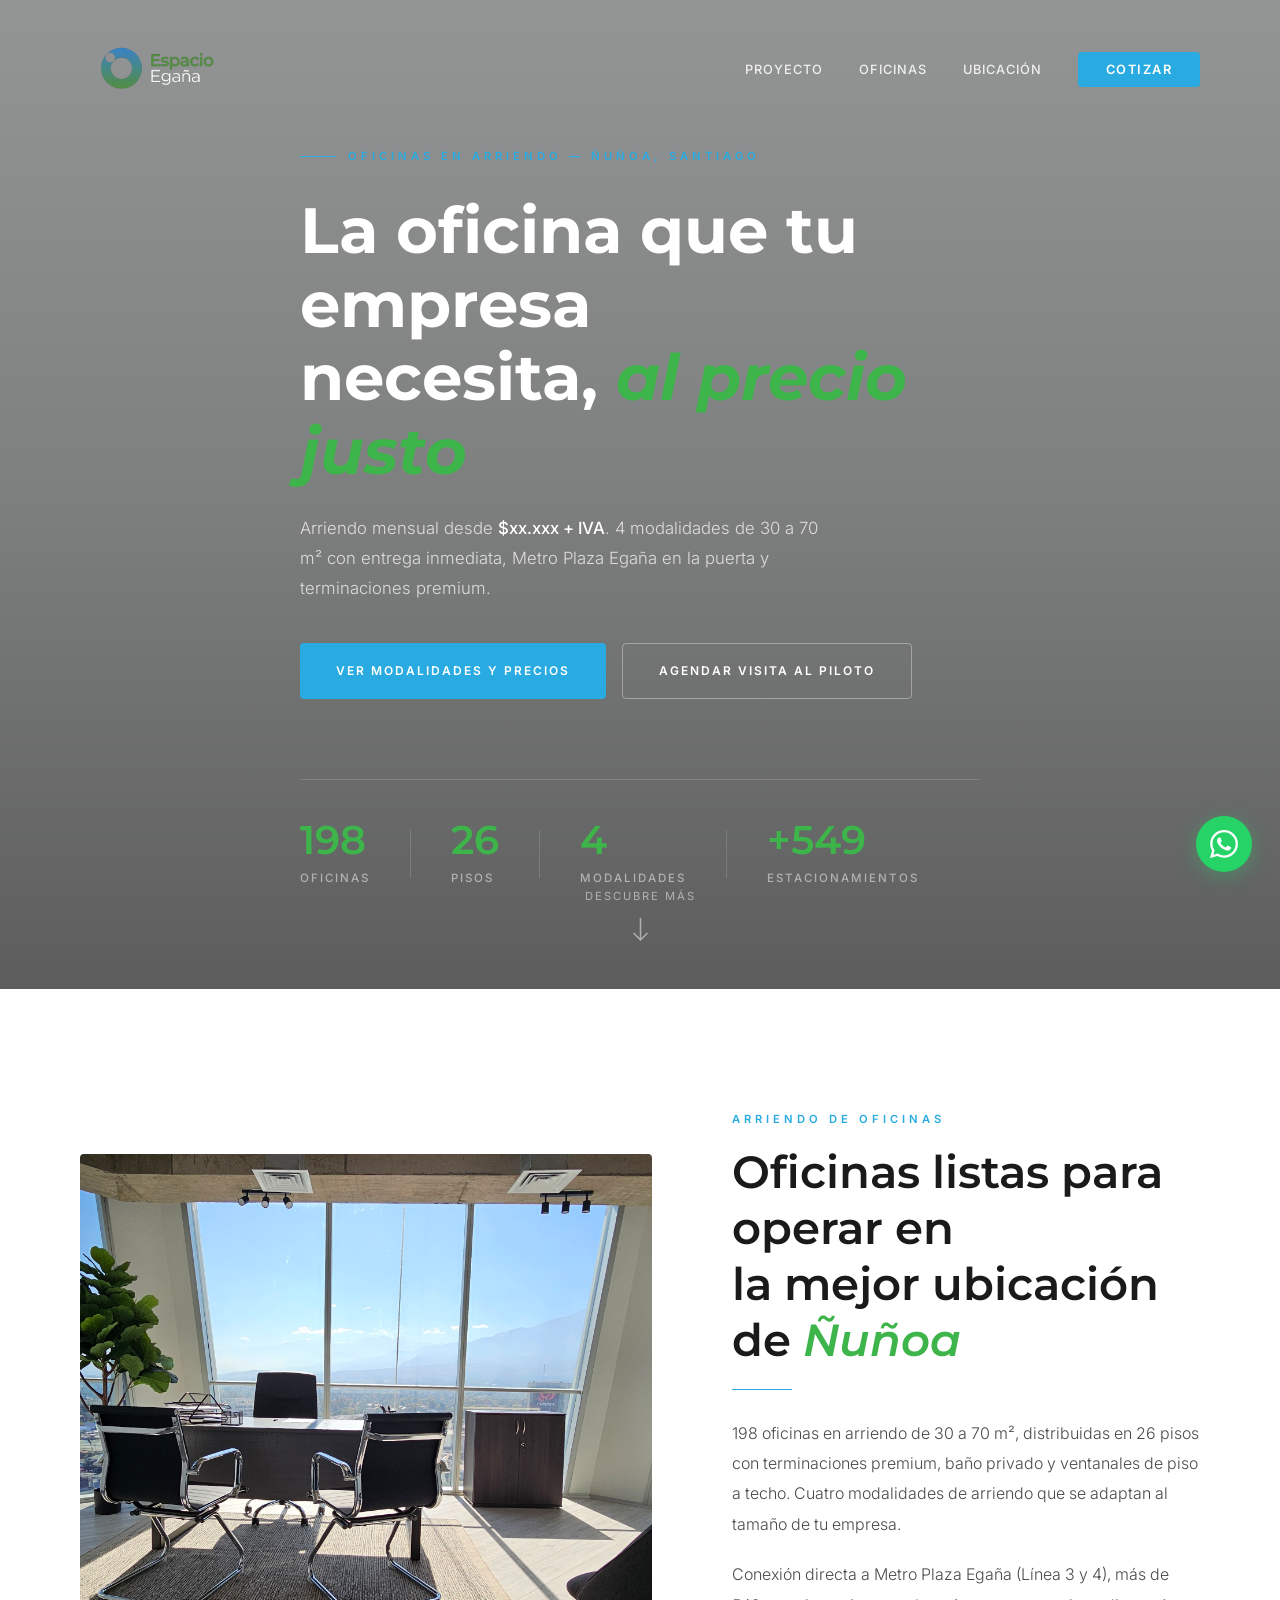
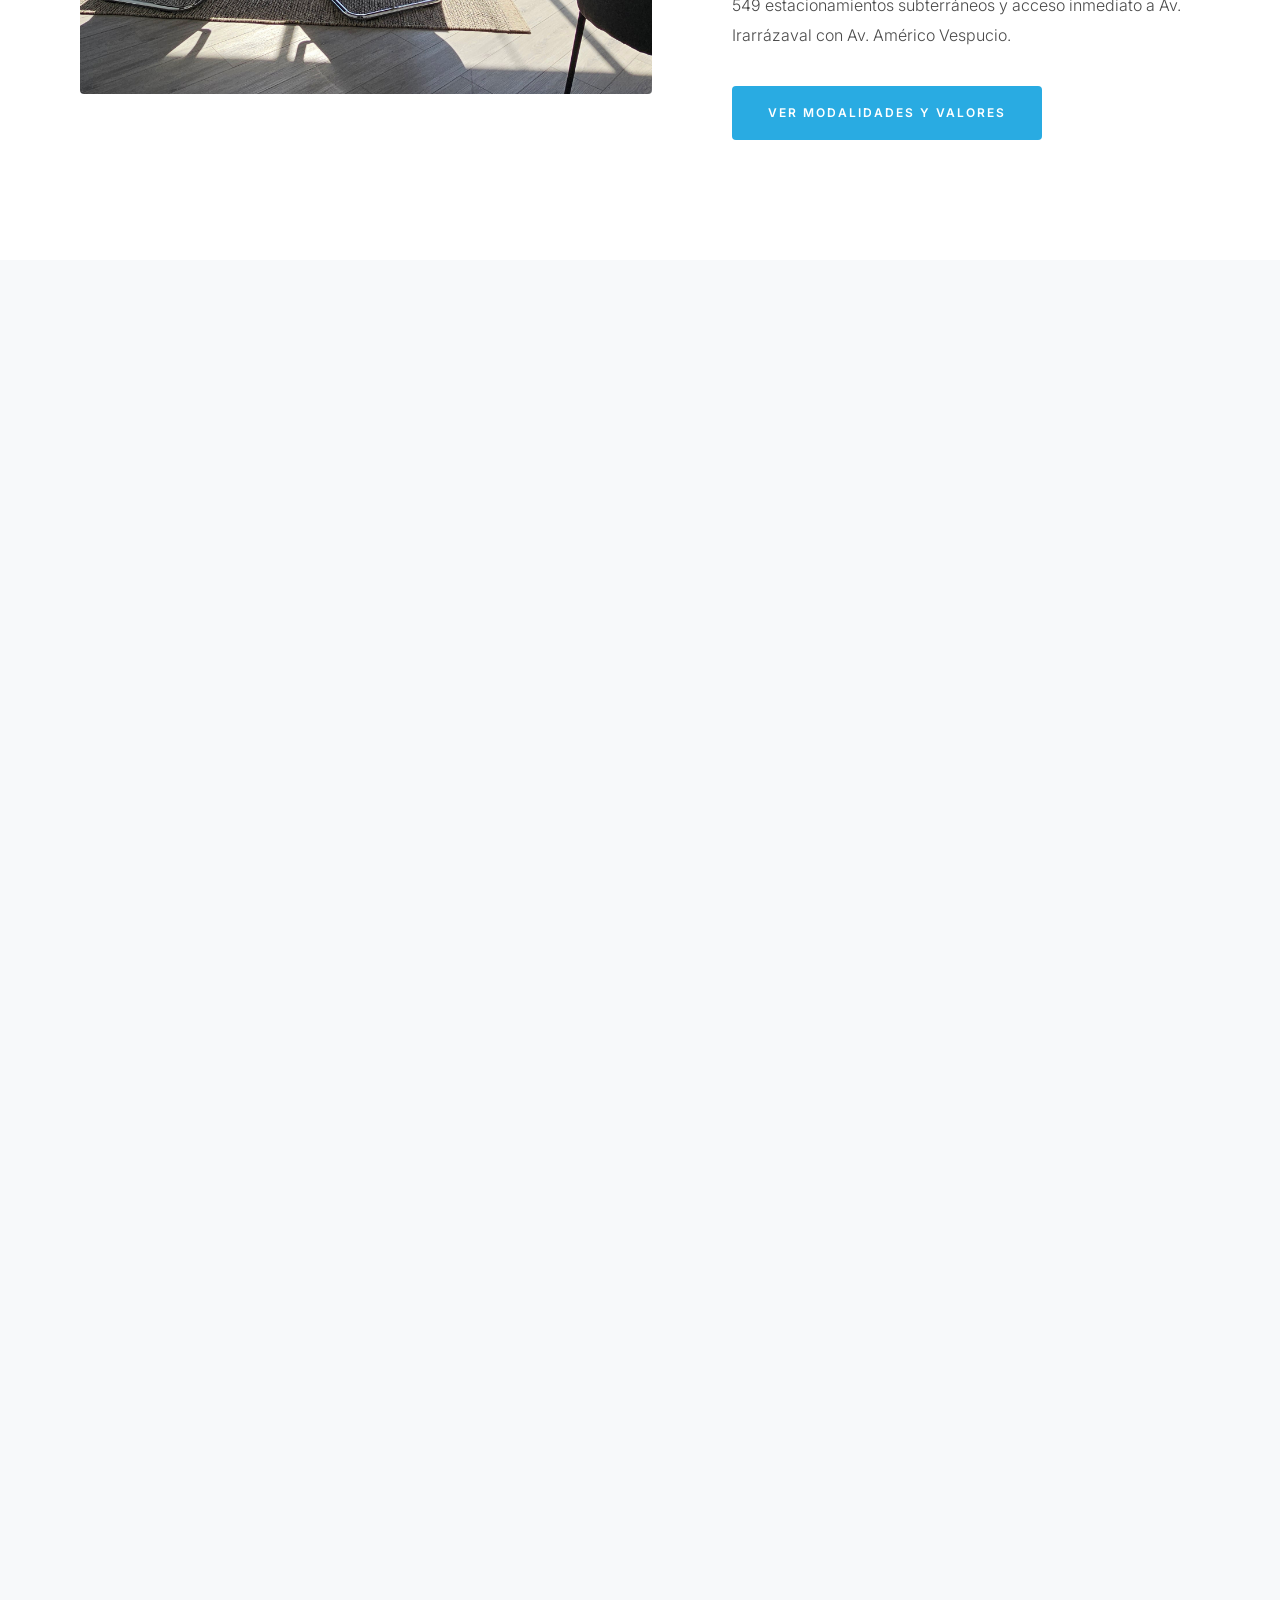
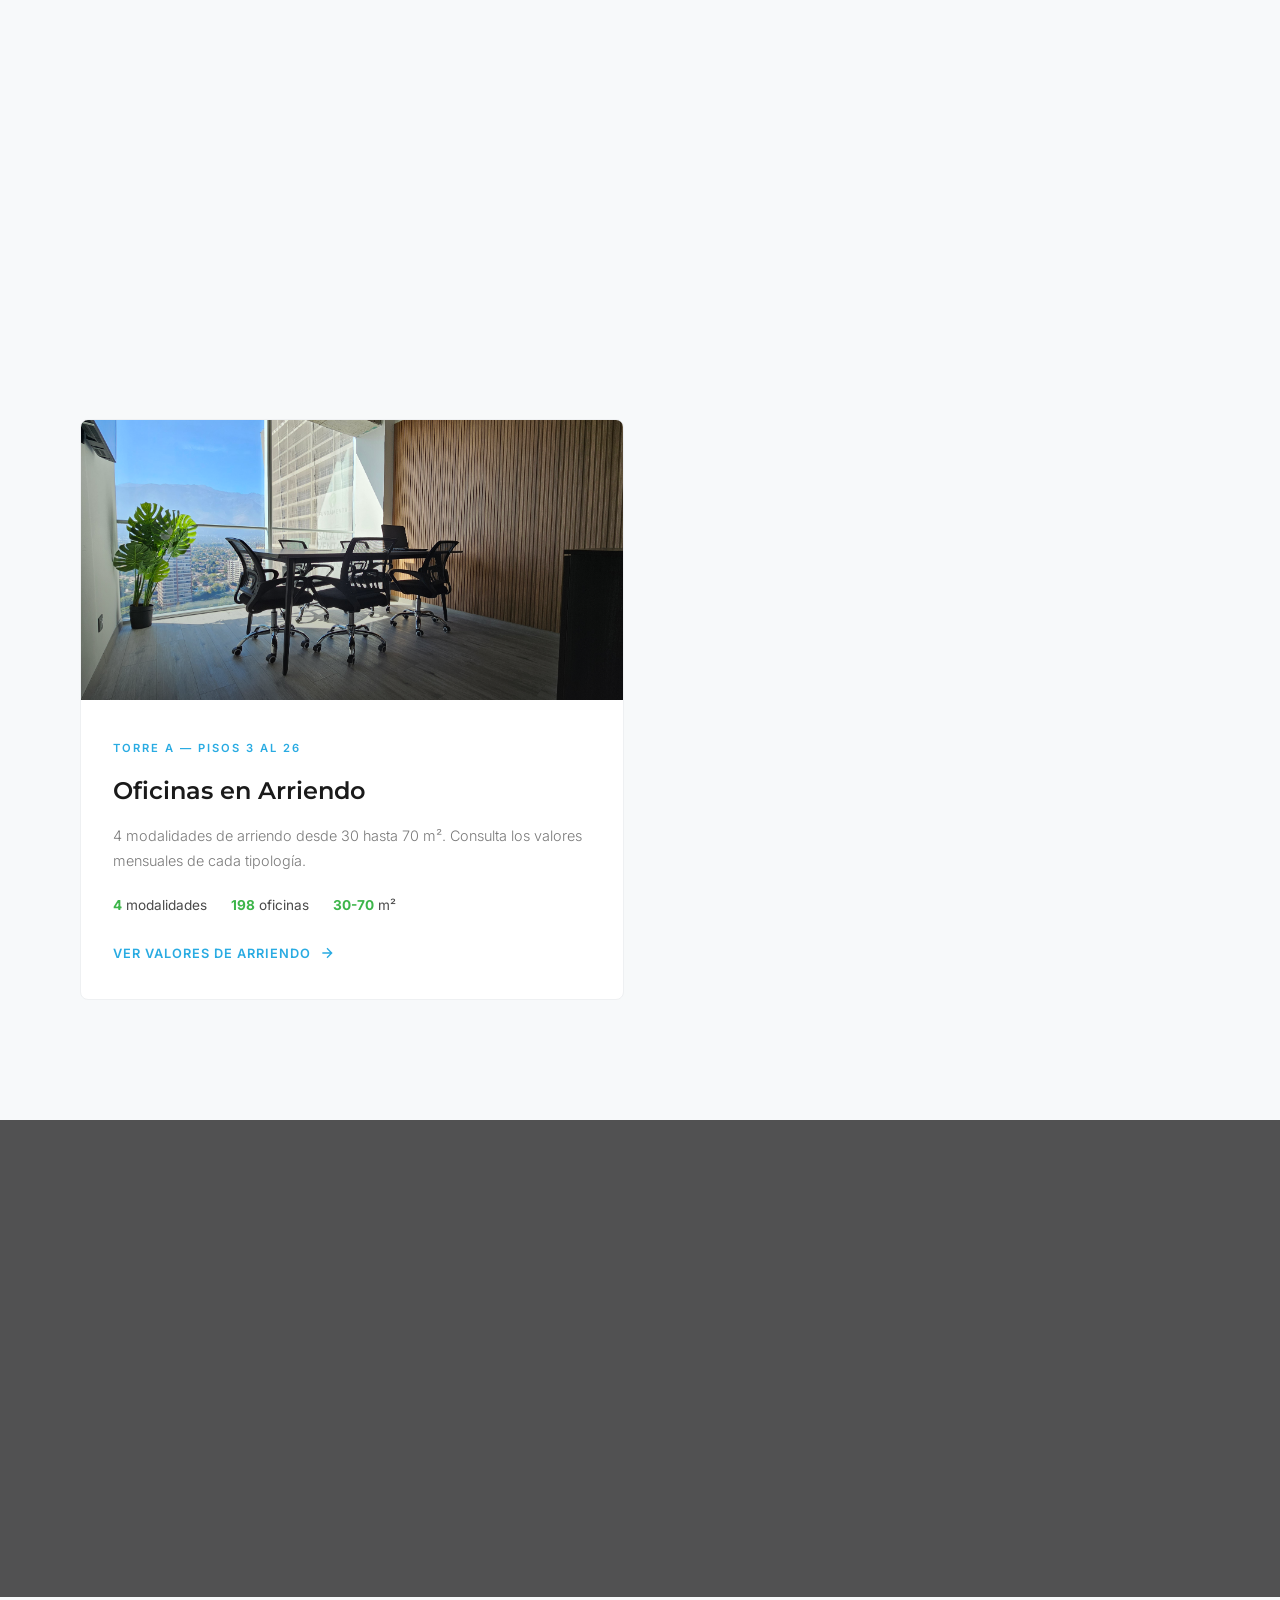
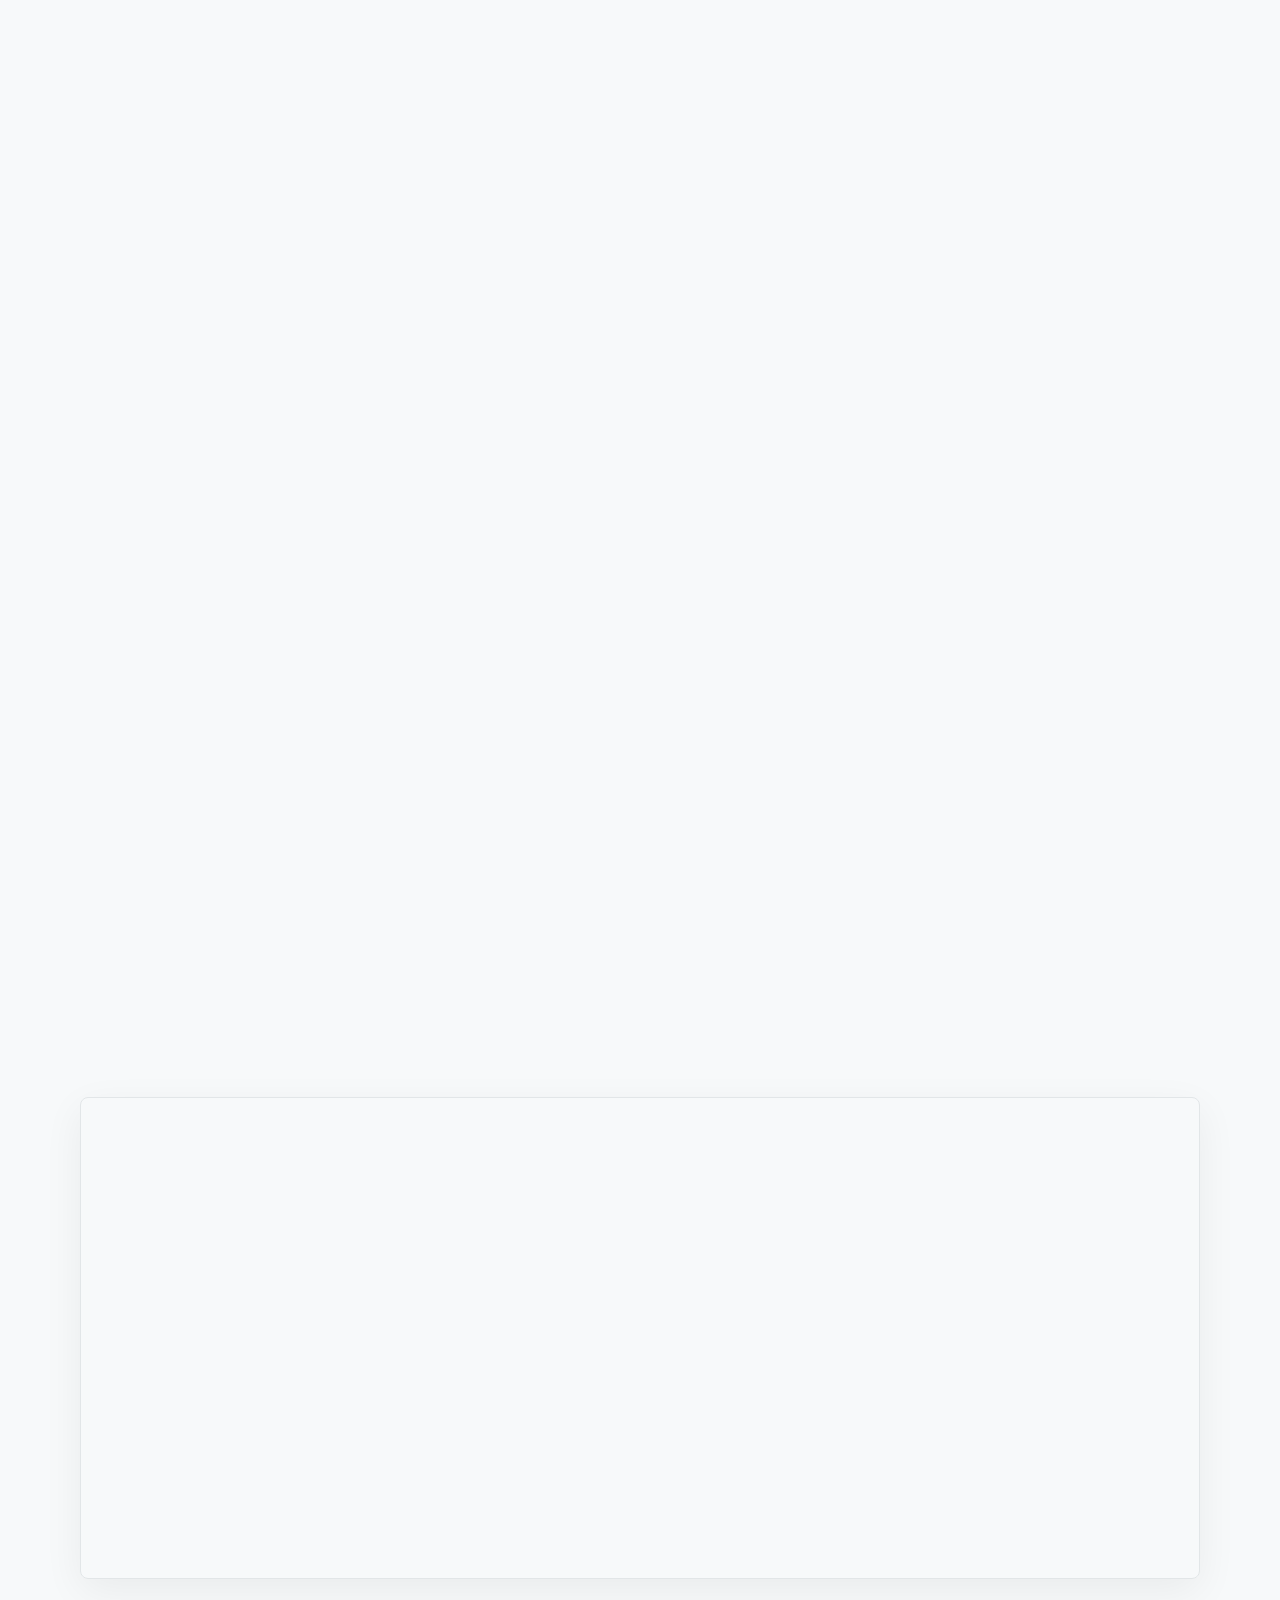
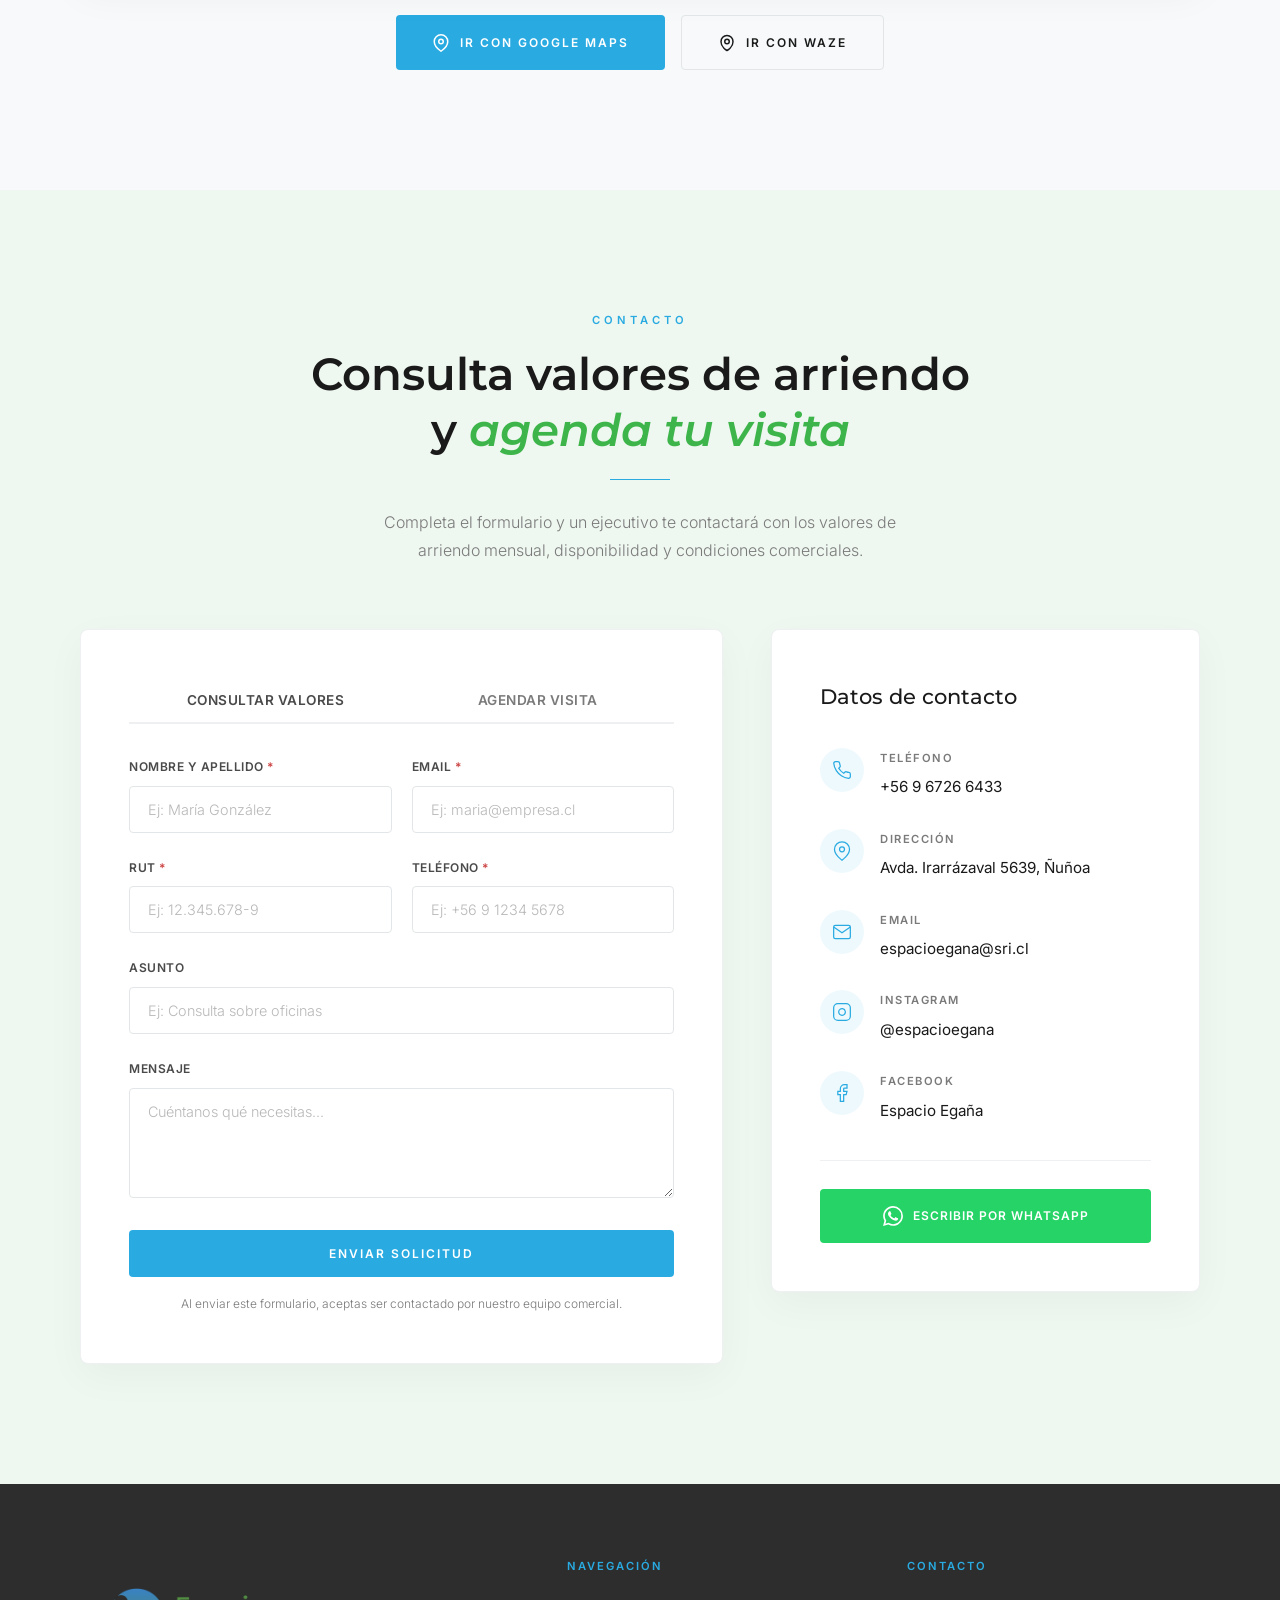
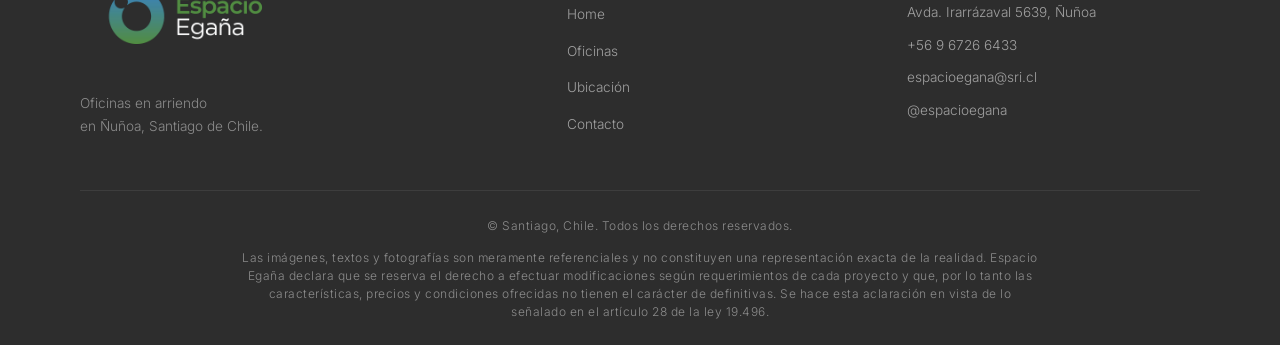
==== landing/index.html @ 36b8ed5c "Add files via upload" ====
<!DOCTYPE html>
<html lang="es">
<head>
  <meta charset="UTF-8">
  <meta name="viewport" content="width=device-width, initial-scale=1.0">
  <title>Espacio Egaña — Oficinas en Arriendo en Ñuñoa</title>
  <meta name="description" content="198 oficinas en arriendo desde 30 m² con entrega inmediata en Ñuñoa. 4 modalidades, valores mensuales y conexión directa a Metro Plaza Egaña.">
  <meta name="keywords" content="oficinas arriendo Ñuñoa, arriendo oficinas Santiago, Espacio Egaña, Metro Plaza Egaña, oficinas Irarrázaval">
  <meta name="author" content="Espacio Egaña">
  <meta property="og:title" content="Espacio Egaña — Oficinas en Arriendo en Ñuñoa">
  <meta property="og:description" content="198 oficinas en arriendo con entrega inmediata. 4 modalidades desde 30 m² con conexión directa a Metro Línea 3 y 4.">
  <meta property="og:type" content="website">

  <!-- Fonts: Montserrat (fallback Gotham) + Inter -->
  <link rel="preconnect" href="https://fonts.googleapis.com">
  <link rel="preconnect" href="https://fonts.gstatic.com" crossorigin>
  <link href="https://fonts.googleapis.com/css2?family=Montserrat:ital,wght@0,300;0,400;0,500;0,600;0,700;0,800;1,400;1,500&family=Inter:wght@300;400;500;600;700&display=swap" rel="stylesheet">

  <link rel="stylesheet" href="styles.css?v=5">
</head>
<body>

  <!-- ============================================ -->
  <!-- NAVBAR -->
  <!-- ============================================ -->
  <nav class="navbar" id="navbar">
    <div class="container navbar__inner">
      <a href="index.html" class="navbar__logo">
        <img src="assets/img/logo-transparente.png" alt="Espacio Egaña" class="navbar__logo-img">
      </a>
      <button class="navbar__toggle" id="navToggle" aria-label="Abrir menú">
        <span></span><span></span><span></span>
      </button>
      <ul class="navbar__menu" id="navMenu">
        <li><a href="#proyecto">Proyecto</a></li>
        <li><a href="oficinas.html">Oficinas</a></li>
        <li><a href="#ubicacion">Ubicación</a></li>
        <li><a href="#contacto" class="navbar__cta">Cotizar</a></li>
      </ul>
    </div>
  </nav>

  <!-- ============================================ -->
  <!-- 1. HERO PRINCIPAL -->
  <!-- ============================================ -->
  <section class="hero" id="hero">
    <div class="hero__overlay"></div>
    <div class="container hero__content">
      <div class="hero__text" data-animate="fade-up">
        <span class="hero__badge">Oficinas en Arriendo — Ñuñoa, Santiago</span>
        <h1 class="hero__title">La oficina que tu empresa<br>necesita, <em>al precio justo</em></h1>
        <p class="hero__subtitle">Arriendo mensual desde <strong>$xx.xxx + IVA</strong>. 4 modalidades de 30 a 70 m² con entrega inmediata, Metro Plaza Egaña en la puerta y terminaciones premium.</p>
        <div class="hero__actions">
          <a href="oficinas.html" class="btn btn--primary">Ver modalidades y precios</a>
          <a href="#contacto" class="btn btn--ghost">Agendar visita al piloto</a>
        </div>
      </div>
      <div class="hero__stats" data-animate="fade-up" data-delay="200">
        <div class="hero__stat">
          <span class="hero__stat-number">198</span>
          <span class="hero__stat-label">Oficinas</span>
        </div>
        <div class="hero__stat-divider"></div>
        <div class="hero__stat">
          <span class="hero__stat-number">26</span>
          <span class="hero__stat-label">Pisos</span>
        </div>
        <div class="hero__stat-divider"></div>
        <div class="hero__stat">
          <span class="hero__stat-number">4</span>
          <span class="hero__stat-label">Modalidades</span>
        </div>
        <div class="hero__stat-divider"></div>
        <div class="hero__stat">
          <span class="hero__stat-number" data-prefix="+">549</span>
          <span class="hero__stat-label">Estacionamientos</span>
        </div>
      </div>
    </div>
    <div class="hero__scroll-indicator">
      <span>Descubre más</span>
      <div class="hero__scroll-arrow">
        <svg width="16" height="24" viewBox="0 0 16 24" fill="none"><path d="M8 0v22M1 15l7 7 7-7" stroke="currentColor" stroke-width="1.5"/></svg>
      </div>
    </div>
  </section>

  <!-- ============================================ -->
  <!-- 2. SOBRE EL PROYECTO -->
  <!-- ============================================ -->
  <section class="section proyecto" id="proyecto">
    <div class="container">
      <div class="proyecto__grid">
        <div class="proyecto__image" data-animate="fade-right">
          <div class="image-wrapper">
            <img src="assets/img/Oficina-principal.jpg" alt="Vista interior de oficina amplia en Espacio Egaña" loading="lazy">
          </div>
        </div>
        <div class="proyecto__text" data-animate="fade-left">
          <span class="section__label">Arriendo de oficinas</span>
          <h2 class="section__title">Oficinas listas para operar en<br>la mejor ubicación de <em>Ñuñoa</em></h2>
          <div class="section__divider"></div>
          <p>198 oficinas en arriendo de 30 a 70 m², distribuidas en 26 pisos con terminaciones premium, baño privado y ventanales de piso a techo. Cuatro modalidades de arriendo que se adaptan al tamaño de tu empresa.</p>
          <p>Conexión directa a Metro Plaza Egaña (Línea 3 y 4), más de 549 estacionamientos subterráneos y acceso inmediato a Av. Irarrázaval con Av. Américo Vespucio.</p>
          <a href="oficinas.html" class="btn btn--primary">Ver modalidades y valores</a>
        </div>
      </div>
    </div>
  </section>

  <!-- ============================================ -->
  <!-- 3. CIFRAS CLAVE -->
  <!-- ============================================ -->
  <section class="section cifras" id="cifras">
    <div class="container">
      <div class="section__header" data-animate="fade-up">
        <span class="section__label section__label--center">Tu oficina en cifras</span>
        <h2 class="section__title section__title--center">Todo lo que necesitas para<br>operar tu <em>negocio</em></h2>
        <div class="section__divider section__divider--center"></div>
      </div>
      <div class="cifras__grid" data-animate="fade-up" data-delay="100">
        <div class="cifra-card">
          <span class="cifra-card__number">198</span>
          <span class="cifra-card__label">Oficinas en arriendo</span>
          <span class="cifra-card__sub">en 26 pisos</span>
        </div>
        <div class="cifra-card">
          <span class="cifra-card__number">4</span>
          <span class="cifra-card__label">Modalidades</span>
          <span class="cifra-card__sub">de 30 a 70 m²</span>
        </div>
        <div class="cifra-card">
          <span class="cifra-card__number">549+</span>
          <span class="cifra-card__label">Estacionamientos</span>
          <span class="cifra-card__sub">subterráneos</span>
        </div>
        <div class="cifra-card">
          <span class="cifra-card__number">50K+</span>
          <span class="cifra-card__label">Personas/día</span>
          <span class="cifra-card__sub">flujo peatonal</span>
        </div>
      </div>
    </div>
  </section>

  <!-- ============================================ -->
  <!-- 4. BENEFICIOS / ATRIBUTOS -->
  <!-- ============================================ -->
  <section class="section beneficios" id="beneficios">
    <div class="container">
      <div class="section__header" data-animate="fade-up">
        <span class="section__label section__label--center">¿Por qué arrendar aquí?</span>
        <h2 class="section__title section__title--center">La dirección que respalda<br>a <em>tu empresa</em></h2>
        <div class="section__divider section__divider--center"></div>
      </div>
      <div class="beneficios__grid">
        <div class="beneficio-card" data-animate="fade-up" data-delay="0">
          <div class="beneficio-card__number">01</div>
          <h3>Tu oficina dice quién eres</h3>
          <p>El lugar donde recibes proyecta tu marca. Terminaciones premium, ventanales de piso a techo y una dirección que genera confianza.</p>
        </div>
        <div class="beneficio-card" data-animate="fade-up" data-delay="100">
          <div class="beneficio-card__number">02</div>
          <h3>La ubicación que no piensas</h3>
          <p>Conexión directa a Metro Línea 3 y 4, buses RED y autopista AVO II. Tu equipo llega sin complicaciones, todos los días.</p>
        </div>
        <div class="beneficio-card" data-animate="fade-up" data-delay="200">
          <div class="beneficio-card__number">03</div>
          <h3>Lista para entrar</h3>
          <p>Sin esperas, sin maquetas. 4 modalidades de arriendo desde 30 m² con entrega inmediata y valores mensuales transparentes.</p>
        </div>
        <div class="beneficio-card" data-animate="fade-up" data-delay="300">
          <div class="beneficio-card__number">04</div>
          <h3>Todo en un solo lugar</h3>
          <p>549+ estacionamientos, bodegas, comercio y gastronomía en el mismo edificio. El barrio se vuelve extensión de tu oficina.</p>
        </div>
      </div>
    </div>
  </section>

  <!-- ============================================ -->
  <!-- 5. EXPLORA NUESTROS ESPACIOS -->
  <!-- ============================================ -->
  <section class="section espacios" id="espacios">
    <div class="container">
      <div class="section__header" data-animate="fade-up">
        <span class="section__label section__label--center">Oficinas en arriendo</span>
        <h2 class="section__title section__title--center">Conoce las modalidades y <em>valores de arriendo</em></h2>
        <div class="section__divider section__divider--center"></div>
      </div>
      <div class="espacios__grid">
        <!-- Card Oficinas -->
        <a href="oficinas.html" class="espacio-card" data-animate="fade-right">
          <div class="espacio-card__image">
            <img src="assets/img/Oficina-segundaria.jpg" alt="Oficinas en Espacio Egaña" loading="lazy">
            <div class="espacio-card__overlay"></div>
          </div>
          <div class="espacio-card__content">
            <span class="espacio-card__badge">Torre A — Pisos 3 al 26</span>
            <h3 class="espacio-card__title">Oficinas en Arriendo</h3>
            <p class="espacio-card__desc">4 modalidades de arriendo desde 30 hasta 70 m². Consulta los valores mensuales de cada tipología.</p>
            <div class="espacio-card__stats">
              <span><strong>4</strong> modalidades</span>
              <span><strong>198</strong> oficinas</span>
              <span><strong>30-70</strong> m²</span>
            </div>
            <span class="espacio-card__cta">Ver valores de arriendo <svg width="16" height="16" viewBox="0 0 24 24" fill="none" stroke="currentColor" stroke-width="2"><path d="M5 12h14M12 5l7 7-7 7"/></svg></span>
          </div>
        </a>
      </div>
    </div>
  </section>

  <!-- ============================================ -->
  <!-- PARALLAX DIVIDER -->
  <!-- ============================================ -->
  <section class="parallax-divider">
    <div class="parallax-divider__overlay"></div>
    <div class="container parallax-divider__content" data-animate="fade-up">
      <h2>Tu próxima oficina en el<br>epicentro de <em>Ñuñoa</em></h2>
      <p>Av. Irarrázaval con Américo Vespucio: la esquina con mayor conectividad y flujo comercial de la zona oriente de Santiago.</p>
    </div>
  </section>

  <!-- ============================================ -->
  <!-- TU DÍA EN ESPACIO EGAÑA -->
  <!-- ============================================ -->
  <section class="section tu-dia" id="tu-dia">
    <div class="container">
      <div class="section__header" data-animate="fade-up">
        <span class="section__label section__label--center">Más que una oficina</span>
        <h2 class="section__title section__title--center">Tu día en <em>Espacio Egaña</em></h2>
        <div class="section__divider section__divider--center"></div>
      </div>
      <div class="tu-dia__grid">
        <div class="tu-dia__card" data-animate="fade-up" data-delay="0">
          <span class="tu-dia__hora">08:30</span>
          <h3>Llegas en cinco minutos</h3>
          <p>Desde el Metro a tu escritorio sin escalas. Empieza el día sin pensar en el trayecto.</p>
        </div>
        <div class="tu-dia__card" data-animate="fade-up" data-delay="100">
          <span class="tu-dia__hora">13:00</span>
          <h3>Almuerzas sin moverte del barrio</h3>
          <p>Gastronomía, cafés y servicios a pasos del edificio. Tu hora de almuerzo es realmente tuya.</p>
        </div>
        <div class="tu-dia__card" data-animate="fade-up" data-delay="200">
          <span class="tu-dia__hora">17:00</span>
          <h3>Resuelves antes de volver</h3>
          <p>Banco, notaría, farmacia y comercio en el entorno inmediato. Todo se resuelve caminando.</p>
        </div>
        <div class="tu-dia__card" data-animate="fade-up" data-delay="300">
          <span class="tu-dia__hora">19:00</span>
          <h3>La ciudad sigue. Tú también</h3>
          <p>Conexión inmediata a Metro, autopistas y el mejor entorno gastronómico de Ñuñoa.</p>
        </div>
      </div>
    </div>
  </section>

  <!-- ============================================ -->
  <!-- 6. UBICACIÓN -->
  <!-- ============================================ -->
  <section class="section ubicacion" id="ubicacion">
    <div class="container">
      <div class="section__header" data-animate="fade-up">
        <span class="section__label section__label--center">Ubicación</span>
        <h2 class="section__title section__title--center">Av. Irarrázaval 5639, Ñuñoa</h2>
        <div class="section__divider section__divider--center"></div>
        <p class="ubicacion__intro">Esquina con Av. Américo Vespucio, a pasos de Metro Plaza Egaña. Conectado directamente al Metro (L3 y L4), buses RED y autopista AVO II.</p>
      </div>

      <div class="ubicacion__map-wrapper" data-animate="fade-up">
        <iframe
          src="https://www.google.com/maps/embed?pb=!1m18!1m12!1m3!1d3329.1!2d-70.5726!3d-33.4536!2m3!1f0!2f0!3f0!3m2!1i1024!2i768!4f13.1!3m3!1m2!1s0x9662cf47c0000001%3A0x1!2sAv.+Irarr%C3%A1zaval+5639%2C+%C3%91u%C3%B1oa!5e0!3m2!1ses!2scl!4v1"
          width="100%"
          height="480"
          style="border:0;"
          allowfullscreen=""
          loading="lazy"
          referrerpolicy="no-referrer-when-downgrade"
          title="Ubicación de Espacio Egaña en el mapa">
        </iframe>
      </div>

      <div class="ubicacion__buttons">
        <a href="https://www.google.com/maps/dir/?api=1&destination=-33.4536,-70.5726" target="_blank" rel="noopener" class="btn btn--primary">
          <svg width="18" height="18" viewBox="0 0 24 24" fill="none" stroke="currentColor" stroke-width="2"><path d="M21 10c0 7-9 13-9 13s-9-6-9-13a9 9 0 0 1 18 0z"/><circle cx="12" cy="10" r="3"/></svg>
          Ir con Google Maps
        </a>
        <a href="https://waze.com/ul?ll=-33.4536,-70.5726&navigate=yes" target="_blank" rel="noopener" class="btn btn--outline">
          <svg width="18" height="18" viewBox="0 0 24 24" fill="none" stroke="currentColor" stroke-width="2"><path d="M12 22s-8-4.5-8-11.8A8 8 0 0 1 12 2a8 8 0 0 1 8 8.2c0 7.3-8 11.8-8 11.8z"/><circle cx="12" cy="10" r="3"/></svg>
          Ir con Waze
        </a>
      </div>
    </div>
  </section>

  <!-- ============================================ -->
  <!-- 7. FORMULARIO DE CONTACTO -->
  <!-- ============================================ -->
  <section class="section contacto" id="contacto">
    <div class="container">
      <div class="section__header" data-animate="fade-up">
        <span class="section__label section__label--center">Contacto</span>
        <h2 class="section__title section__title--center">Consulta valores de arriendo<br>y <em>agenda tu visita</em></h2>
        <div class="section__divider section__divider--center"></div>
        <p class="contacto__intro">Completa el formulario y un ejecutivo te contactará con los valores de arriendo mensual, disponibilidad y condiciones comerciales.</p>
      </div>

      <div class="contacto__grid">
        <!-- Formulario -->
        <div class="contacto__form-wrapper" data-animate="fade-right">
          <!-- Tabs formularios -->
          <div class="contacto-tabs">
            <button class="contacto-tab active" data-form="form-cotizar">Consultar valores</button>
            <button class="contacto-tab" data-form="form-visita">Agendar visita</button>
          </div>

          <!-- Form: Consultar valores -->
          <div class="contacto-form-panel active" id="form-cotizar">
            <form id="contactForm" action="https://formspree.io/f/TU_ENDPOINT_AQUI" method="POST" class="contacto__form" novalidate>
              <div class="form-row">
                <div class="form-group">
                  <label for="nombre">Nombre y apellido <span class="required">*</span></label>
                  <input type="text" id="nombre" name="nombre" placeholder="Ej: María González" required>
                  <span class="form-error">Por favor ingresa tu nombre</span>
                </div>
                <div class="form-group">
                  <label for="email">Email <span class="required">*</span></label>
                  <input type="email" id="email" name="email" placeholder="Ej: maria@empresa.cl" required>
                  <span class="form-error">Por favor ingresa un email válido</span>
                </div>
              </div>
              <div class="form-row">
                <div class="form-group">
                  <label for="rut">RUT <span class="required">*</span></label>
                  <input type="text" id="rut" name="rut" placeholder="Ej: 12.345.678-9" required>
                  <span class="form-error">Por favor ingresa un RUT válido</span>
                </div>
                <div class="form-group">
                  <label for="telefono">Teléfono <span class="required">*</span></label>
                  <input type="tel" id="telefono" name="telefono" placeholder="Ej: +56 9 1234 5678" required>
                  <span class="form-error">Por favor ingresa tu teléfono</span>
                </div>
              </div>
              <div class="form-group">
                <label for="asunto">Asunto</label>
                <input type="text" id="asunto" name="asunto" placeholder="Ej: Consulta sobre oficinas">
              </div>
              <div class="form-group">
                <label for="mensaje">Mensaje</label>
                <textarea id="mensaje" name="mensaje" rows="4" placeholder="Cuéntanos qué necesitas..."></textarea>
              </div>
              <button type="submit" class="btn btn--primary btn--full" id="submitBtn">Enviar solicitud</button>
              <p class="form-disclaimer">Al enviar este formulario, aceptas ser contactado por nuestro equipo comercial.</p>
            </form>
            <div class="contacto__success" id="formSuccess">
              <svg width="56" height="56" viewBox="0 0 24 24" fill="none" stroke="currentColor" stroke-width="1.5"><path d="M22 11.08V12a10 10 0 1 1-5.93-9.14"/><polyline points="22 4 12 14.01 9 11.01"/></svg>
              <h3>Mensaje enviado</h3>
              <p>Gracias por tu interés. Un ejecutivo te contactará pronto.</p>
            </div>
          </div>

          <!-- Form: Agendar visita -->
          <div class="contacto-form-panel" id="form-visita">
            <div class="visita-intro">
              <svg width="24" height="24" viewBox="0 0 24 24" fill="none" stroke="currentColor" stroke-width="1.5"><rect x="3" y="4" width="18" height="18" rx="2" ry="2"/><line x1="16" y1="2" x2="16" y2="6"/><line x1="8" y1="2" x2="8" y2="6"/><line x1="3" y1="10" x2="21" y2="10"/></svg>
              <p>Visita nuestra oficina piloto y conoce en persona las terminaciones, distribución y vistas de tu futura oficina.</p>
            </div>
            <form id="visitaForm" action="https://formspree.io/f/TU_ENDPOINT_AQUI" method="POST" class="contacto__form" novalidate>
              <div class="form-row">
                <div class="form-group">
                  <label for="visita-nombre">Nombre y apellido <span class="required">*</span></label>
                  <input type="text" id="visita-nombre" name="nombre" placeholder="Ej: María González" required>
                  <span class="form-error">Por favor ingresa tu nombre</span>
                </div>
                <div class="form-group">
                  <label for="visita-email">Email <span class="required">*</span></label>
                  <input type="email" id="visita-email" name="email" placeholder="Ej: maria@empresa.cl" required>
                  <span class="form-error">Por favor ingresa un email válido</span>
                </div>
              </div>
              <div class="form-row">
                <div class="form-group">
                  <label for="visita-telefono">Celular <span class="required">*</span></label>
                  <input type="tel" id="visita-telefono" name="telefono" placeholder="Ej: +56 9 1234 5678" required>
                  <span class="form-error">Por favor ingresa tu celular</span>
                </div>
                <div class="form-group">
                  <label for="visita-fecha">Fecha preferida <span class="required">*</span></label>
                  <input type="date" id="visita-fecha" name="fecha" required>
                  <span class="form-error">Por favor selecciona una fecha</span>
                </div>
              </div>
              <div class="form-group">
                <label for="visita-horario">Horario preferido <span class="required">*</span></label>
                <select id="visita-horario" name="horario" required>
                  <option value="" disabled selected>Selecciona un horario</option>
                  <option value="09:00 - 10:00">09:00 - 10:00</option>
                  <option value="10:00 - 11:00">10:00 - 11:00</option>
                  <option value="11:00 - 12:00">11:00 - 12:00</option>
                  <option value="12:00 - 13:00">12:00 - 13:00</option>
                  <option value="14:00 - 15:00">14:00 - 15:00</option>
                  <option value="15:00 - 16:00">15:00 - 16:00</option>
                  <option value="16:00 - 17:00">16:00 - 17:00</option>
                  <option value="17:00 - 18:00">17:00 - 18:00</option>
                </select>
                <span class="form-error">Por favor selecciona un horario</span>
              </div>
              <div class="form-group">
                <label for="visita-comentarios">Comentarios</label>
                <textarea id="visita-comentarios" name="comentarios" rows="3" placeholder="Ej: Me interesa la tipología M, somos un equipo de 5 personas..."></textarea>
              </div>
              <input type="hidden" name="origen" value="Agendar visita oficina piloto">
              <button type="submit" class="btn btn--primary btn--full" id="submitVisitaBtn">Agendar visita</button>
              <p class="form-disclaimer">Te confirmaremos la disponibilidad del horario seleccionado por email o teléfono.</p>
            </form>
            <div class="contacto__success" id="visitaSuccess">
              <svg width="56" height="56" viewBox="0 0 24 24" fill="none" stroke="currentColor" stroke-width="1.5"><path d="M22 11.08V12a10 10 0 1 1-5.93-9.14"/><polyline points="22 4 12 14.01 9 11.01"/></svg>
              <h3>Visita agendada</h3>
              <p>Confirmaremos tu visita a la oficina piloto a la brevedad.</p>
            </div>
          </div>
        </div>

        <!-- Datos de contacto -->
        <div class="contacto__info" data-animate="fade-left">
          <h3>Datos de contacto</h3>
          <div class="contacto__info-item">
            <div class="contacto__info-icon">
              <svg width="20" height="20" viewBox="0 0 24 24" fill="none" stroke="currentColor" stroke-width="1.5"><path d="M22 16.92v3a2 2 0 0 1-2.18 2 19.79 19.79 0 0 1-8.63-3.07 19.5 19.5 0 0 1-6-6 19.79 19.79 0 0 1-3.07-8.67A2 2 0 0 1 4.11 2h3a2 2 0 0 1 2 1.72c.127.96.361 1.903.7 2.81a2 2 0 0 1-.45 2.11L8.09 9.91a16 16 0 0 0 6 6l1.27-1.27a2 2 0 0 1 2.11-.45c.907.339 1.85.573 2.81.7A2 2 0 0 1 22 16.92z"/></svg>
            </div>
            <div>
              <strong>Teléfono</strong>
              <a href="tel:+56967266433">+56 9 6726 6433</a>
            </div>
          </div>
          <div class="contacto__info-item">
            <div class="contacto__info-icon">
              <svg width="20" height="20" viewBox="0 0 24 24" fill="none" stroke="currentColor" stroke-width="1.5"><path d="M21 10c0 7-9 13-9 13s-9-6-9-13a9 9 0 0 1 18 0z"/><circle cx="12" cy="10" r="3"/></svg>
            </div>
            <div>
              <strong>Dirección</strong>
              <span>Avda. Irarrázaval 5639, Ñuñoa</span>
            </div>
          </div>
          <div class="contacto__info-item">
            <div class="contacto__info-icon">
              <svg width="20" height="20" viewBox="0 0 24 24" fill="none" stroke="currentColor" stroke-width="1.5"><path d="M4 4h16c1.1 0 2 .9 2 2v12c0 1.1-.9 2-2 2H4c-1.1 0-2-.9-2-2V6c0-1.1.9-2 2-2z"/><polyline points="22,6 12,13 2,6"/></svg>
            </div>
            <div>
              <strong>Email</strong>
              <a href="mailto:espacioegana@sri.cl">espacioegana@sri.cl</a>
            </div>
          </div>
          <div class="contacto__info-item">
            <div class="contacto__info-icon">
              <svg width="20" height="20" viewBox="0 0 24 24" fill="none" stroke="currentColor" stroke-width="1.5"><rect x="2" y="2" width="20" height="20" rx="5" ry="5"/><path d="M16 11.37A4 4 0 1 1 12.63 8 4 4 0 0 1 16 11.37z"/><line x1="17.5" y1="6.5" x2="17.51" y2="6.5"/></svg>
            </div>
            <div>
              <strong>Instagram</strong>
              <a href="https://www.instagram.com/espacioegana" target="_blank" rel="noopener">@espacioegana</a>
            </div>
          </div>
          <div class="contacto__info-item">
            <div class="contacto__info-icon">
              <svg width="20" height="20" viewBox="0 0 24 24" fill="none" stroke="currentColor" stroke-width="1.5"><path d="M18 2h-3a5 5 0 0 0-5 5v3H7v4h3v8h4v-8h3l1-4h-4V7a1 1 0 0 1 1-1h3z"/></svg>
            </div>
            <div>
              <strong>Facebook</strong>
              <a href="https://www.facebook.com/share/1c5UF3hTMe/" target="_blank" rel="noopener">Espacio Egaña</a>
            </div>
          </div>
          <div class="contacto__info-whatsapp">
            <a href="https://wa.me/56967266433?text=Hola%2C%20me%20interesa%20información%20sobre%20Espacio%20Egaña" target="_blank" rel="noopener" class="btn btn--whatsapp">
              <svg width="20" height="20" viewBox="0 0 24 24" fill="currentColor"><path d="M17.472 14.382c-.297-.149-1.758-.867-2.03-.967-.273-.099-.471-.148-.67.15-.197.297-.767.966-.94 1.164-.173.199-.347.223-.644.075-.297-.15-1.255-.463-2.39-1.475-.883-.788-1.48-1.761-1.653-2.059-.173-.297-.018-.458.13-.606.134-.133.298-.347.446-.52.149-.174.198-.298.298-.497.099-.198.05-.371-.025-.52-.075-.149-.669-1.612-.916-2.207-.242-.579-.487-.5-.669-.51-.173-.008-.371-.01-.57-.01-.198 0-.52.074-.792.372-.272.297-1.04 1.016-1.04 2.479 0 1.462 1.065 2.875 1.213 3.074.149.198 2.096 3.2 5.077 4.487.709.306 1.262.489 1.694.625.712.227 1.36.195 1.871.118.571-.085 1.758-.719 2.006-1.413.248-.694.248-1.289.173-1.413-.074-.124-.272-.198-.57-.347m-5.421 7.403h-.004a9.87 9.87 0 01-5.031-1.378l-.361-.214-3.741.982.998-3.648-.235-.374a9.86 9.86 0 01-1.51-5.26c.001-5.45 4.436-9.884 9.888-9.884 2.64 0 5.122 1.03 6.988 2.898a9.825 9.825 0 012.893 6.994c-.003 5.45-4.437 9.884-9.885 9.884m8.413-18.297A11.815 11.815 0 0012.05 0C5.495 0 .16 5.335.157 11.892c0 2.096.547 4.142 1.588 5.945L.057 24l6.305-1.654a11.882 11.882 0 005.683 1.448h.005c6.554 0 11.89-5.335 11.893-11.893a11.821 11.821 0 00-3.48-8.413z"/></svg>
              Escribir por WhatsApp
            </a>
          </div>
        </div>
      </div>
    </div>
  </section>

  <!-- ============================================ -->
  <!-- FOOTER -->
  <!-- ============================================ -->
  <footer class="footer">
    <div class="container">
      <div class="footer__inner">
        <div class="footer__brand">
          <img src="assets/img/logo-transparente.png" alt="Espacio Egaña" class="footer__logo-img">
          <p>Oficinas en arriendo<br>en Ñuñoa, Santiago de Chile.</p>
        </div>
        <div class="footer__nav">
          <h4>Navegación</h4>
          <a href="index.html">Home</a>
          <a href="oficinas.html">Oficinas</a>
          <a href="#ubicacion">Ubicación</a>
          <a href="#contacto">Contacto</a>
        </div>
        <div class="footer__contact">
          <h4>Contacto</h4>
          <span>Avda. Irarrázaval 5639, Ñuñoa</span>
          <a href="tel:+56967266433">+56 9 6726 6433</a>
          <a href="mailto:espacioegana@sri.cl">espacioegana@sri.cl</a>
          <a href="https://www.instagram.com/espacioegana" target="_blank" rel="noopener">@espacioegana</a>
        </div>
      </div>
      <div class="footer__bottom">
        <p>&copy; Santiago, Chile. Todos los derechos reservados.</p>
        <p class="footer__disclaimer">Las imágenes, textos y fotografías son meramente referenciales y no constituyen una representación exacta de la realidad. Espacio Egaña declara que se reserva el derecho a efectuar modificaciones según requerimientos de cada proyecto y que, por lo tanto las características, precios y condiciones ofrecidas no tienen el carácter de definitivas. Se hace esta aclaración en vista de lo señalado en el artículo 28 de la ley 19.496.</p>
      </div>
    </div>
  </footer>

  <!-- Botón flotante WhatsApp -->
  <a href="https://wa.me/56967266433?text=Hola%2C%20me%20interesa%20información%20sobre%20Espacio%20Egaña" target="_blank" rel="noopener" class="whatsapp-float" aria-label="Contactar por WhatsApp">
    <svg width="28" height="28" viewBox="0 0 24 24" fill="#fff"><path d="M17.472 14.382c-.297-.149-1.758-.867-2.03-.967-.273-.099-.471-.148-.67.15-.197.297-.767.966-.94 1.164-.173.199-.347.223-.644.075-.297-.15-1.255-.463-2.39-1.475-.883-.788-1.48-1.761-1.653-2.059-.173-.297-.018-.458.13-.606.134-.133.298-.347.446-.52.149-.174.198-.298.298-.497.099-.198.05-.371-.025-.52-.075-.149-.669-1.612-.916-2.207-.242-.579-.487-.5-.669-.51-.173-.008-.371-.01-.57-.01-.198 0-.52.074-.792.372-.272.297-1.04 1.016-1.04 2.479 0 1.462 1.065 2.875 1.213 3.074.149.198 2.096 3.2 5.077 4.487.709.306 1.262.489 1.694.625.712.227 1.36.195 1.871.118.571-.085 1.758-.719 2.006-1.413.248-.694.248-1.289.173-1.413-.074-.124-.272-.198-.57-.347m-5.421 7.403h-.004a9.87 9.87 0 01-5.031-1.378l-.361-.214-3.741.982.998-3.648-.235-.374a9.86 9.86 0 01-1.51-5.26c.001-5.45 4.436-9.884 9.888-9.884 2.64 0 5.122 1.03 6.988 2.898a9.825 9.825 0 012.893 6.994c-.003 5.45-4.437 9.884-9.885 9.884m8.413-18.297A11.815 11.815 0 0012.05 0C5.495 0 .16 5.335.157 11.892c0 2.096.547 4.142 1.588 5.945L.057 24l6.305-1.654a11.882 11.882 0 005.683 1.448h.005c6.554 0 11.89-5.335 11.893-11.893a11.821 11.821 0 00-3.48-8.413z"/></svg>
  </a>

  <script src="script.js?v=4"></script>
</body>
</html>
---- landing/styles.css ----
/* ============================================
   ESPACIO EGAÑA — Premium Landing Page
   ============================================
   Paleta: Colores institucionales Espacio Egaña
   Celeste #29ABE2 | Verde #3DB54A | Gris #939597
   Tipografía: Gotham (fallback: Montserrat) + Inter
   ============================================ */

/* --- CSS Variables --- */
:root {
  --color-bg: #f7f9fa;
  --color-bg-alt: #ffffff;
  --color-bg-warm: #eef7f0;
  --color-bg-dark: #1a1a1a;
  --color-accent: #29ABE2;
  --color-accent-hover: #1d8fbf;
  --color-accent-light: rgba(41, 171, 226, 0.08);
  --color-green: #3DB54A;
  --color-green-hover: #2f9a3b;
  --color-green-light: rgba(61, 181, 74, 0.08);
  --color-gray: #939597;
  --color-gray-dark: #6E7072;
  --color-gray-light: #B3B4B5;
  --color-text: #4a4a4a;
  --color-text-light: #7a7a7a;
  --color-text-heading: #1a1a1a;
  --color-border: #e2e6e8;
  --color-border-light: #eef0f2;
  --color-input-bg: #ffffff;
  --color-whatsapp: #25D366;
  --font-heading: 'Gotham', 'Montserrat', -apple-system, sans-serif;
  --font-body: 'Inter', -apple-system, sans-serif;
  --max-width: 1200px;
  --radius: 4px;
  --radius-lg: 8px;
  --transition: 0.4s cubic-bezier(0.25, 0.46, 0.45, 0.94);
  --transition-slow: 0.8s cubic-bezier(0.25, 0.46, 0.45, 0.94);
}

/* --- Reset & Base --- */
*, *::before, *::after {
  margin: 0;
  padding: 0;
  box-sizing: border-box;
}

html {
  scroll-behavior: smooth;
  scroll-padding-top: 90px;
}

body {
  font-family: var(--font-body);
  background-color: var(--color-bg);
  color: var(--color-text);
  line-height: 1.8;
  font-size: 16px;
  -webkit-font-smoothing: antialiased;
  -moz-osx-font-smoothing: grayscale;
}

img {
  max-width: 100%;
  height: auto;
  display: block;
}

a {
  color: var(--color-accent);
  text-decoration: none;
  transition: color var(--transition);
}

a:hover {
  color: var(--color-accent-hover);
}

::selection {
  background: var(--color-accent);
  color: #fff;
}

/* --- Utilities --- */
.container {
  max-width: var(--max-width);
  margin: 0 auto;
  padding: 0 40px;
}

.section {
  padding: 120px 0;
}

.section__header {
  margin-bottom: 64px;
}

.section__label {
  display: block;
  font-family: var(--font-body);
  font-size: 0.7rem;
  font-weight: 600;
  letter-spacing: 4px;
  text-transform: uppercase;
  color: var(--color-accent);
  margin-bottom: 16px;
}

.section__label--center {
  text-align: center;
}

.section__title {
  font-family: var(--font-heading);
  font-size: clamp(1.8rem, 3.5vw, 2.8rem);
  font-weight: 600;
  color: var(--color-text-heading);
  line-height: 1.25;
  margin-bottom: 20px;
}

.section__title em {
  font-style: italic;
  color: var(--color-green);
}

.section__title--center {
  text-align: center;
}

.section__divider {
  width: 60px;
  height: 1px;
  background: var(--color-accent);
  margin-bottom: 28px;
}

.section__divider--center {
  margin-left: auto;
  margin-right: auto;
}

.required {
  color: #c44;
}

/* --- Image wrapper with zoom effect --- */
.image-wrapper {
  overflow: hidden;
  border-radius: var(--radius);
}

.image-wrapper img {
  transition: transform 1.2s cubic-bezier(0.25, 0.46, 0.45, 0.94);
}

.image-wrapper:hover img {
  transform: scale(1.05);
}

/* --- Scroll animations --- */
[data-animate] {
  opacity: 0;
  transform: translateY(40px);
  transition: opacity 0.8s cubic-bezier(0.25, 0.46, 0.45, 0.94),
              transform 0.8s cubic-bezier(0.25, 0.46, 0.45, 0.94);
}

[data-animate="fade-right"] {
  transform: translateX(-40px);
}

[data-animate="fade-left"] {
  transform: translateX(40px);
}

[data-animate].is-visible {
  opacity: 1;
  transform: translate(0, 0);
}

/* ============================================
   NAVBAR
   ============================================ */
.navbar {
  position: fixed;
  top: 0;
  left: 0;
  right: 0;
  z-index: 1000;
  padding: 24px 0;
  transition: all var(--transition);
}

.navbar--scrolled {
  background: rgba(45, 45, 45, 0.85);
  backdrop-filter: blur(20px);
  padding: 14px 0;
  box-shadow: 0 1px 0 rgba(255, 255, 255, 0.08);
}

.navbar--scrolled .navbar__menu a {
  color: rgba(255, 255, 255, 0.85);
}

.navbar--scrolled .navbar__menu a:hover {
  color: #fff;
}

.navbar__inner {
  display: flex;
  align-items: center;
  justify-content: space-between;
}

.navbar__logo-img {
  height: 88px;
  width: auto;
  display: block;
  border-radius: 2px;
}

.navbar__menu {
  display: flex;
  align-items: center;
  list-style: none;
  gap: 36px;
}

.navbar__menu a {
  font-size: 0.8rem;
  font-weight: 500;
  color: rgba(255, 255, 255, 0.85);
  letter-spacing: 1px;
  text-transform: uppercase;
  transition: color var(--transition);
}

.navbar__menu a:hover {
  color: #fff;
}

.navbar__cta {
  background: var(--color-accent) !important;
  color: #fff !important;
  padding: 10px 28px !important;
  border-radius: var(--radius) !important;
  font-weight: 600 !important;
  letter-spacing: 1.5px !important;
  transition: background var(--transition), transform var(--transition) !important;
}

.navbar__cta:hover {
  background: var(--color-accent-hover) !important;
  color: #fff !important;
  transform: translateY(-1px);
}

.navbar__toggle {
  display: none;
  flex-direction: column;
  gap: 6px;
  background: none;
  border: none;
  cursor: pointer;
  padding: 4px;
}

.navbar__toggle span {
  width: 24px;
  height: 1.5px;
  background: #fff;
  border-radius: 2px;
  transition: var(--transition);
}

.navbar--scrolled .navbar__toggle span {
  background: #fff;
}

/* ============================================
   HERO
   ============================================ */
.hero {
  position: relative;
  min-height: 100vh;
  display: flex;
  align-items: center;
  background: url('assets/img/hero-principal.png') center center / cover no-repeat;
  overflow: hidden;
}

.hero__overlay {
  position: absolute;
  inset: 0;
  background: linear-gradient(
    180deg,
    rgba(26, 26, 26, 0.45) 0%,
    rgba(26, 26, 26, 0.55) 50%,
    rgba(26, 26, 26, 0.7) 100%
  );
}

.hero__content {
  position: relative;
  z-index: 2;
  padding-top: 140px;
  padding-bottom: 100px;
}

.hero__text {
  max-width: 680px;
}

.hero__badge {
  display: inline-block;
  font-family: var(--font-body);
  font-size: 0.7rem;
  font-weight: 600;
  letter-spacing: 4px;
  text-transform: uppercase;
  color: var(--color-accent);
  margin-bottom: 28px;
  position: relative;
  padding-left: 48px;
}

.hero__badge::before {
  content: '';
  position: absolute;
  left: 0;
  top: 50%;
  width: 36px;
  height: 1px;
  background: var(--color-accent);
}

.hero__title {
  font-family: var(--font-heading);
  font-size: clamp(2.5rem, 5vw, 4rem);
  font-weight: 700;
  color: #fff;
  line-height: 1.15;
  margin-bottom: 24px;
}

.hero__title em {
  font-style: italic;
  color: var(--color-green);
}

.hero__price-highlight {
  display: inline-flex;
  flex-direction: column;
  background: rgba(0, 166, 81, 0.15);
  border: 1px solid rgba(0, 166, 81, 0.4);
  border-radius: 12px;
  padding: 16px 28px;
  margin-bottom: 28px;
  backdrop-filter: blur(8px);
}

.hero__price-label {
  font-size: 0.8rem;
  font-weight: 500;
  color: rgba(255, 255, 255, 0.7);
  text-transform: uppercase;
  letter-spacing: 1px;
  margin-bottom: 4px;
}

.hero__price-value {
  font-family: var(--font-heading);
  font-size: 2rem;
  font-weight: 700;
  color: var(--color-green);
  line-height: 1.2;
}

.hero__price-value small {
  font-size: 0.85rem;
  font-weight: 400;
  color: rgba(255, 255, 255, 0.5);
}

.hero__subtitle {
  font-size: 1.05rem;
  font-weight: 300;
  color: rgba(255, 255, 255, 0.75);
  line-height: 1.8;
  margin-bottom: 40px;
  max-width: 520px;
}

.hero__subtitle strong {
  color: #fff;
  font-weight: 500;
}

.hero__actions {
  display: flex;
  gap: 16px;
  flex-wrap: wrap;
  margin-bottom: 80px;
}

.hero__stats {
  display: flex;
  align-items: center;
  gap: 40px;
  padding-top: 40px;
  border-top: 1px solid rgba(255, 255, 255, 0.15);
}

.hero__stat {
  display: flex;
  flex-direction: column;
}

.hero__stat-number {
  font-family: var(--font-heading);
  font-size: 2.5rem;
  font-weight: 600;
  color: var(--color-green);
  line-height: 1;
}

.hero__stat-label {
  font-size: 0.72rem;
  font-weight: 500;
  color: rgba(255, 255, 255, 0.5);
  text-transform: uppercase;
  letter-spacing: 2px;
  margin-top: 8px;
}

.hero__stat-divider {
  width: 1px;
  height: 48px;
  background: rgba(255, 255, 255, 0.15);
}

.hero__scroll-indicator {
  position: absolute;
  bottom: 40px;
  left: 50%;
  transform: translateX(-50%);
  z-index: 2;
  display: flex;
  flex-direction: column;
  align-items: center;
  gap: 12px;
  color: rgba(255, 255, 255, 0.5);
  font-size: 0.7rem;
  letter-spacing: 2px;
  text-transform: uppercase;
}

.hero__scroll-arrow {
  animation: scrollBounce 2s ease-in-out infinite;
}

@keyframes scrollBounce {
  0%, 100% { transform: translateY(0); }
  50% { transform: translateY(8px); }
}

/* ============================================
   BUTTONS
   ============================================ */
.btn {
  display: inline-flex;
  align-items: center;
  gap: 10px;
  padding: 16px 36px;
  font-family: var(--font-body);
  font-size: 0.75rem;
  font-weight: 600;
  letter-spacing: 2px;
  text-transform: uppercase;
  border-radius: var(--radius);
  border: none;
  cursor: pointer;
  transition: all var(--transition);
  text-align: center;
  justify-content: center;
}

.btn--primary {
  background: var(--color-accent);
  color: #fff;
}

.btn--primary:hover {
  background: var(--color-accent-hover);
  color: #fff;
  transform: translateY(-2px);
  box-shadow: 0 8px 24px rgba(41, 171, 226, 0.3);
}

.btn--ghost {
  background: transparent;
  color: #fff;
  border: 1px solid rgba(255, 255, 255, 0.35);
}

.btn--ghost:hover {
  border-color: #fff;
  color: #fff;
  transform: translateY(-2px);
}

.btn--outline {
  background: transparent;
  color: var(--color-text-heading);
  border: 1px solid var(--color-border);
}

.btn--outline:hover {
  border-color: var(--color-accent);
  color: var(--color-accent);
  transform: translateY(-2px);
}

.btn--full {
  width: 100%;
}

.btn--whatsapp {
  background: var(--color-whatsapp);
  color: #fff;
  width: 100%;
  letter-spacing: 1px;
}

.btn--whatsapp:hover {
  background: #1fb855;
  color: #fff;
  transform: translateY(-2px);
  box-shadow: 0 8px 24px rgba(37, 211, 102, 0.25);
}

/* ============================================
   PROYECTO
   ============================================ */
.proyecto {
  background: var(--color-bg-alt);
}

.proyecto__grid {
  display: grid;
  grid-template-columns: 1.1fr 0.9fr;
  gap: 80px;
  align-items: center;
}

.proyecto__image img {
  object-fit: cover;
  width: 100%;
  height: 540px;
}

.proyecto__text p {
  color: var(--color-text);
  margin-bottom: 20px;
  font-weight: 300;
  line-height: 1.9;
}

.proyecto__text .btn {
  margin-top: 16px;
}

/* ============================================
   BENEFICIOS
   ============================================ */
.beneficios {
  background: var(--color-bg);
}

.beneficios__grid {
  display: grid;
  grid-template-columns: repeat(4, 1fr);
  gap: 32px;
}

.beneficio-card {
  background: var(--color-bg-alt);
  border: 1px solid var(--color-border-light);
  border-radius: var(--radius);
  padding: 40px 32px;
  transition: all var(--transition);
  position: relative;
}

.beneficio-card:hover {
  transform: translateY(-6px);
  box-shadow: 0 20px 60px rgba(0, 0, 0, 0.06);
  border-color: var(--color-accent);
}

.beneficio-card__number {
  font-family: var(--font-heading);
  font-size: 2.5rem;
  font-weight: 400;
  color: rgba(41, 171, 226, 0.2);
  line-height: 1;
  margin-bottom: 24px;
}

.beneficio-card h3 {
  font-family: var(--font-heading);
  font-size: 1.15rem;
  font-weight: 500;
  color: var(--color-text-heading);
  margin-bottom: 12px;
  line-height: 1.3;
}

.beneficio-card p {
  font-size: 0.9rem;
  font-weight: 300;
  color: var(--color-text-light);
  line-height: 1.7;
}

/* ============================================
   ESTACIONAMIENTOS
   ============================================ */
.estacionamientos {
  background: var(--color-bg-alt);
}

.estacionamientos__grid {
  display: grid;
  grid-template-columns: 1fr 1.1fr;
  gap: 80px;
  align-items: center;
}

.estacionamientos__text p {
  color: var(--color-text);
  margin-bottom: 24px;
  font-weight: 300;
  line-height: 1.9;
}

.estacionamientos__list {
  list-style: none;
  margin-bottom: 36px;
}

.estacionamientos__list li {
  display: flex;
  align-items: flex-start;
  gap: 16px;
  padding: 12px 0;
  color: var(--color-text);
  font-size: 0.95rem;
  font-weight: 400;
  border-bottom: 1px solid var(--color-border-light);
}

.estacionamientos__list li:last-child {
  border-bottom: none;
}

.check-icon {
  flex-shrink: 0;
  width: 20px;
  height: 20px;
  border-radius: 50%;
  background: var(--color-accent);
  position: relative;
  margin-top: 3px;
}

.check-icon::after {
  content: '';
  position: absolute;
  top: 5px;
  left: 7px;
  width: 5px;
  height: 9px;
  border: solid #fff;
  border-width: 0 1.5px 1.5px 0;
  transform: rotate(45deg);
}

.estacionamientos__image img {
  border-radius: var(--radius);
  object-fit: cover;
  width: 100%;
  height: 480px;
}

/* ============================================
   PARALLAX DIVIDER
   ============================================ */
.parallax-divider {
  position: relative;
  padding: 140px 0;
  background: url('assets/img/hero-principal.png') center center / cover no-repeat fixed;
  text-align: center;
}

.parallax-divider__overlay {
  position: absolute;
  inset: 0;
  background: rgba(26, 26, 26, 0.75);
}

.parallax-divider__content {
  position: relative;
  z-index: 2;
}

.parallax-divider__content h2 {
  font-family: var(--font-heading);
  font-size: clamp(1.8rem, 3.5vw, 2.8rem);
  font-weight: 400;
  color: #fff;
  line-height: 1.3;
  margin-bottom: 20px;
}

.parallax-divider__content h2 em {
  font-style: italic;
  color: var(--color-green);
}

.parallax-divider__content p {
  font-size: 1.05rem;
  font-weight: 300;
  color: rgba(255, 255, 255, 0.65);
  max-width: 560px;
  margin: 0 auto;
}

/* ============================================
   TU DÍA EN ESPACIO EGAÑA
   ============================================ */
.tu-dia {
  background: var(--color-bg);
}

.tu-dia__grid {
  display: grid;
  grid-template-columns: repeat(4, 1fr);
  gap: 24px;
  margin-top: 48px;
}

.tu-dia__card {
  background: var(--color-bg-alt);
  border: 1px solid var(--color-border-light);
  border-radius: var(--radius-lg);
  padding: 36px 28px;
  text-align: center;
  transition: transform var(--transition), box-shadow var(--transition);
}

.tu-dia__card:hover {
  transform: translateY(-4px);
  box-shadow: 0 12px 32px rgba(0, 0, 0, 0.06);
}

.tu-dia__hora {
  display: inline-block;
  font-family: var(--font-heading);
  font-size: 2.2rem;
  font-weight: 700;
  color: var(--color-primary);
  letter-spacing: -0.5px;
  margin-bottom: 16px;
}

.tu-dia__card h3 {
  font-family: var(--font-heading);
  font-size: 1.05rem;
  font-weight: 600;
  color: var(--color-text-heading);
  margin-bottom: 10px;
  line-height: 1.4;
}

.tu-dia__card p {
  font-size: 0.88rem;
  color: var(--color-text-light);
  line-height: 1.6;
  font-weight: 300;
}

@media (max-width: 900px) {
  .tu-dia__grid {
    grid-template-columns: repeat(2, 1fr);
  }
}

@media (max-width: 540px) {
  .tu-dia__grid {
    grid-template-columns: 1fr;
  }
}

/* ============================================
   UBICACIÓN
   ============================================ */
.ubicacion {
  background: var(--color-bg);
}

.ubicacion__intro {
  text-align: center;
  color: var(--color-text-light);
  max-width: 640px;
  margin: 0 auto;
  font-size: 1rem;
  font-weight: 300;
  line-height: 1.8;
}

.ubicacion__map-wrapper {
  margin: 48px 0 36px;
  border-radius: var(--radius-lg);
  overflow: hidden;
  border: 1px solid var(--color-border);
  box-shadow: 0 12px 40px rgba(0, 0, 0, 0.06);
}

.ubicacion__map-wrapper iframe {
  display: block;
}

.ubicacion__buttons {
  display: flex;
  gap: 16px;
  justify-content: center;
  flex-wrap: wrap;
}

/* ============================================
   TIPOLOGÍAS
   ============================================ */
.tipologias {
  background: var(--color-bg-alt);
}

.tipologias__grid {
  display: grid;
  grid-template-columns: 1fr 1fr;
  gap: 80px;
  align-items: center;
}

.tipologias__image img {
  border-radius: var(--radius);
  object-fit: cover;
  width: 100%;
  height: 560px;
}

.tipologias__text p {
  color: var(--color-text);
  margin-bottom: 36px;
  font-weight: 300;
  line-height: 1.9;
}

.tipologias__cards {
  display: flex;
  flex-direction: column;
  gap: 16px;
}

.tipologia-card {
  display: flex;
  align-items: center;
  gap: 24px;
  background: var(--color-bg);
  border: 1px solid var(--color-border-light);
  border-radius: var(--radius);
  padding: 28px;
  transition: all var(--transition);
}

.tipologia-card:hover {
  border-color: var(--color-accent);
  box-shadow: 0 8px 24px rgba(0, 0, 0, 0.04);
  transform: translateX(8px);
}

.tipologia-card__size {
  font-family: var(--font-heading);
  font-size: 1.6rem;
  font-weight: 600;
  color: var(--color-accent);
  background: var(--color-accent-light);
  width: 60px;
  height: 60px;
  display: flex;
  align-items: center;
  justify-content: center;
  border-radius: var(--radius);
  flex-shrink: 0;
}

.tipologia-card strong {
  font-family: var(--font-heading);
  color: var(--color-text-heading);
  font-size: 1.05rem;
  font-weight: 500;
  display: block;
  margin-bottom: 4px;
}

.tipologia-card p {
  font-size: 0.85rem;
  color: var(--color-text-light);
  margin: 0;
  font-weight: 300;
}

/* ============================================
   CONTACTO
   ============================================ */
.contacto {
  background: var(--color-bg-warm);
}

.contacto__intro {
  text-align: center;
  color: var(--color-text-light);
  max-width: 560px;
  margin: 0 auto;
  font-weight: 300;
}

.contacto__grid {
  display: grid;
  grid-template-columns: 1.2fr 0.8fr;
  gap: 48px;
  align-items: start;
}

.contacto__form-wrapper {
  background: var(--color-bg-alt);
  border: 1px solid var(--color-border-light);
  border-radius: var(--radius-lg);
  padding: 48px;
  box-shadow: 0 12px 40px rgba(0, 0, 0, 0.04);
}

.contacto-tabs {
  display: flex;
  gap: 0;
  margin-bottom: 32px;
  border-bottom: 2px solid var(--color-border-light);
}

.contacto-tab {
  flex: 1;
  padding: 14px 20px;
  background: none;
  border: none;
  font-family: var(--font-body);
  font-size: 0.85rem;
  font-weight: 600;
  color: var(--color-text-light);
  cursor: pointer;
  text-transform: uppercase;
  letter-spacing: 0.5px;
  position: relative;
  transition: color var(--transition);
}

.contacto-tab::after {
  content: '';
  position: absolute;
  bottom: -2px;
  left: 0;
  right: 0;
  height: 2px;
  background: transparent;
  transition: background var(--transition);
}

.contacto-tab.active {
  color: var(--color-primary);
}

.contacto-tab.active::after {
  background: var(--color-primary);
}

.contacto-tab:hover:not(.active) {
  color: var(--color-text-heading);
}

.contacto-form-panel {
  display: none;
}

.contacto-form-panel.active {
  display: block;
}

.visita-intro {
  display: flex;
  align-items: flex-start;
  gap: 12px;
  padding: 16px 20px;
  background: rgba(0, 166, 81, 0.06);
  border: 1px solid rgba(0, 166, 81, 0.2);
  border-radius: var(--radius);
  margin-bottom: 28px;
}

.visita-intro svg {
  flex-shrink: 0;
  color: var(--color-primary);
  margin-top: 2px;
}

.visita-intro p {
  font-size: 0.9rem;
  color: var(--color-text);
  line-height: 1.6;
  margin: 0;
}

.form-row {
  display: grid;
  grid-template-columns: 1fr 1fr;
  gap: 20px;
}

.form-group {
  margin-bottom: 24px;
}

.form-group label {
  display: block;
  font-size: 0.75rem;
  font-weight: 600;
  color: var(--color-text);
  margin-bottom: 8px;
  letter-spacing: 0.5px;
  text-transform: uppercase;
}

.form-group input,
.form-group select,
.form-group textarea {
  width: 100%;
  padding: 14px 18px;
  background: var(--color-input-bg);
  border: 1px solid var(--color-border);
  border-radius: var(--radius);
  color: var(--color-text-heading);
  font-family: var(--font-body);
  font-size: 0.9rem;
  font-weight: 400;
  transition: border-color var(--transition), box-shadow var(--transition);
  outline: none;
}

.form-group input::placeholder,
.form-group textarea::placeholder {
  color: #b8b8b8;
  font-weight: 300;
}

.form-group input:focus,
.form-group select:focus,
.form-group textarea:focus {
  border-color: var(--color-accent);
  box-shadow: 0 0 0 3px rgba(41, 171, 226, 0.12);
}

.form-group select {
  appearance: none;
  background-image: url("data:image/svg+xml,%3Csvg width='12' height='8' viewBox='0 0 12 8' fill='none' xmlns='http://www.w3.org/2000/svg'%3E%3Cpath d='M1 1.5L6 6.5L11 1.5' stroke='%23999' stroke-width='1.5' stroke-linecap='round' stroke-linejoin='round'/%3E%3C/svg%3E");
  background-repeat: no-repeat;
  background-position: right 18px center;
  padding-right: 44px;
}

.form-group textarea {
  resize: vertical;
  min-height: 110px;
}

.form-error {
  display: none;
  font-size: 0.78rem;
  color: #c44;
  margin-top: 6px;
}

.form-group.error input,
.form-group.error select,
.form-group.error textarea {
  border-color: #c44;
}

.form-group.error .form-error {
  display: block;
}

.form-disclaimer {
  font-size: 0.75rem;
  color: var(--color-text-light);
  text-align: center;
  margin-top: 16px;
  font-weight: 300;
}

/* Success state */
.contacto__success {
  display: none;
  text-align: center;
  padding: 60px 20px;
}

.contacto__success svg {
  stroke: var(--color-accent);
}

.contacto__success h3 {
  font-family: var(--font-heading);
  color: var(--color-text-heading);
  margin: 24px 0 8px;
  font-size: 1.6rem;
  font-weight: 500;
}

.contacto__success p {
  color: var(--color-text-light);
  font-weight: 300;
}

/* Info sidebar */
.contacto__info {
  background: var(--color-bg-alt);
  border: 1px solid var(--color-border-light);
  border-radius: var(--radius-lg);
  padding: 48px;
  box-shadow: 0 12px 40px rgba(0, 0, 0, 0.04);
}

.contacto__info h3 {
  font-family: var(--font-heading);
  color: var(--color-text-heading);
  font-size: 1.3rem;
  font-weight: 500;
  margin-bottom: 32px;
}

.contacto__info-item {
  display: flex;
  align-items: flex-start;
  gap: 16px;
  margin-bottom: 28px;
}

.contacto__info-icon {
  width: 44px;
  height: 44px;
  border-radius: 50%;
  background: var(--color-accent-light);
  display: flex;
  align-items: center;
  justify-content: center;
  flex-shrink: 0;
  color: var(--color-accent);
}

.contacto__info-item strong {
  display: block;
  font-size: 0.7rem;
  color: var(--color-text-light);
  text-transform: uppercase;
  letter-spacing: 1.5px;
  margin-bottom: 4px;
  font-weight: 600;
}

.contacto__info-item a,
.contacto__info-item span {
  color: var(--color-text-heading);
  font-size: 0.95rem;
  font-weight: 400;
}

.contacto__info-whatsapp {
  margin-top: 36px;
  padding-top: 28px;
  border-top: 1px solid var(--color-border-light);
}

/* ============================================
   FOOTER
   ============================================ */
.footer {
  background: #2d2d2d;
  padding: 72px 0 0;
}

.footer__inner {
  display: grid;
  grid-template-columns: 1.2fr 0.8fr 0.8fr;
  gap: 48px;
  padding-bottom: 48px;
}

.footer__logo-img {
  height: 120px;
  width: auto;
  display: block;
  margin-bottom: 16px;
}

.footer__brand p {
  color: rgba(255, 255, 255, 0.45);
  font-size: 0.85rem;
  font-weight: 300;
  line-height: 1.7;
}

.footer__nav h4,
.footer__contact h4 {
  font-family: var(--font-body);
  font-size: 0.7rem;
  font-weight: 600;
  letter-spacing: 2px;
  text-transform: uppercase;
  color: var(--color-accent);
  margin-bottom: 20px;
}

.footer__nav a {
  display: block;
  color: rgba(255, 255, 255, 0.55);
  font-size: 0.85rem;
  font-weight: 300;
  padding: 6px 0;
  transition: color var(--transition);
}

.footer__nav a:hover {
  color: #fff;
}

.footer__contact span,
.footer__contact a {
  display: block;
  color: rgba(255, 255, 255, 0.55);
  font-size: 0.85rem;
  font-weight: 300;
  padding: 4px 0;
  transition: color var(--transition);
}

.footer__contact a:hover {
  color: #fff;
}

.footer__bottom {
  border-top: 1px solid rgba(255, 255, 255, 0.08);
  padding: 24px 0;
  text-align: center;
}

.footer__bottom p {
  color: rgba(255, 255, 255, 0.45);
  font-size: 0.75rem;
  font-weight: 300;
  letter-spacing: 0.5px;
}

.footer__disclaimer {
  margin-top: 12px;
  font-size: 0.65rem;
  line-height: 1.5;
  max-width: 800px;
  margin-left: auto;
  margin-right: auto;
}

/* ============================================
   WHATSAPP FLOAT
   ============================================ */
.whatsapp-float {
  position: fixed;
  bottom: 28px;
  right: 28px;
  z-index: 900;
  background: var(--color-whatsapp);
  width: 56px;
  height: 56px;
  border-radius: 50%;
  display: flex;
  align-items: center;
  justify-content: center;
  box-shadow: 0 4px 20px rgba(37, 211, 102, 0.35);
  transition: all var(--transition);
}

.whatsapp-float:hover {
  transform: scale(1.08) translateY(-2px);
  box-shadow: 0 8px 28px rgba(37, 211, 102, 0.45);
}

/* ============================================
   RESPONSIVE — Tablet
   ============================================ */
@media (max-width: 1024px) {
  .container {
    padding: 0 32px;
  }

  .beneficios__grid {
    grid-template-columns: repeat(2, 1fr);
  }

  .proyecto__grid,
  .estacionamientos__grid,
  .tipologias__grid {
    grid-template-columns: 1fr;
    gap: 48px;
  }

  .contacto__grid {
    grid-template-columns: 1fr;
  }

  .footer__inner {
    grid-template-columns: 1fr 1fr;
    gap: 40px;
  }

  .proyecto__image img,
  .estacionamientos__image img,
  .tipologias__image img {
    height: 400px;
  }
}

/* ============================================
   RESPONSIVE — Mobile
   ============================================ */
@media (max-width: 768px) {
  .container {
    padding: 0 24px;
  }

  .section {
    padding: 80px 0;
  }

  .navbar__toggle {
    display: flex;
  }

  .navbar__menu {
    position: fixed;
    top: 0;
    right: -100%;
    width: 300px;
    height: 100vh;
    background: var(--color-bg-alt);
    flex-direction: column;
    align-items: flex-start;
    padding: 100px 40px 40px;
    gap: 0;
    transition: right var(--transition);
    box-shadow: -8px 0 40px rgba(0, 0, 0, 0.1);
  }

  .navbar__menu.active {
    right: 0;
  }

  .navbar__menu li {
    width: 100%;
  }

  .navbar__menu a {
    display: block;
    padding: 16px 0;
    font-size: 0.85rem;
    color: var(--color-text) !important;
    border-bottom: 1px solid var(--color-border-light);
  }

  .navbar__cta {
    margin-top: 20px;
    text-align: center;
    border-bottom: none !important;
  }

  .hero__title {
    font-size: clamp(2rem, 7vw, 2.8rem);
  }

  .hero__stats {
    gap: 20px;
    flex-wrap: wrap;
  }

  .hero__stat-number {
    font-size: 2rem;
  }

  .hero__stat-divider {
    display: none;
  }

  .hero__actions {
    flex-direction: column;
    margin-bottom: 48px;
  }

  .hero__actions .btn {
    width: 100%;
  }

  .hero__scroll-indicator {
    display: none;
  }

  .beneficios__grid {
    grid-template-columns: 1fr;
  }

  .form-row {
    grid-template-columns: 1fr;
  }

  .contacto__form-wrapper,
  .contacto__info {
    padding: 32px;
  }

  .ubicacion__buttons {
    flex-direction: column;
    align-items: center;
  }

  .ubicacion__buttons .btn {
    width: 100%;
    max-width: 320px;
  }

  .footer__inner {
    grid-template-columns: 1fr;
    gap: 32px;
    text-align: center;
  }

  .footer__logo-img {
    margin: 0 auto 16px;
  }

  .parallax-divider {
    padding: 80px 0;
    background-attachment: scroll;
  }
}

/* ============================================
   SUB-HERO (Páginas interiores)
   ============================================ */
.sub-hero {
  position: relative;
  padding: 160px 0 80px;
  min-height: 420px;
  display: flex;
  align-items: flex-end;
  overflow: hidden;
}

.sub-hero__bg {
  position: absolute;
  inset: 0;
  background-size: cover;
  background-position: center;
}

.sub-hero__overlay {
  position: absolute;
  inset: 0;
  background: linear-gradient(180deg, rgba(26,26,26,0.5) 0%, rgba(26,26,26,0.75) 100%);
}

.sub-hero__content {
  position: relative;
  z-index: 2;
}

.sub-hero__title {
  font-family: var(--font-heading);
  font-size: clamp(2.2rem, 5vw, 3.5rem);
  font-weight: 700;
  color: #fff;
  margin-bottom: 16px;
}

.sub-hero__subtitle {
  font-size: 1.1rem;
  font-weight: 300;
  color: rgba(255,255,255,0.75);
  max-width: 560px;
}

/* Navbar always scrolled on sub-pages */
.navbar--scrolled-always {
  background: rgba(45, 45, 45, 0.85);
  backdrop-filter: blur(20px);
  padding: 14px 0;
  box-shadow: 0 1px 0 rgba(255, 255, 255, 0.08);
}

.navbar--scrolled-always .navbar__menu a {
  color: rgba(255, 255, 255, 0.85);
}

.navbar--scrolled-always .navbar__menu a:hover,
.navbar--scrolled-always .navbar__menu-active {
  color: #fff;
}

.navbar--scrolled-always .navbar__toggle span {
  background: #fff;
}

/* ============================================
   CIFRAS
   ============================================ */
.cifras__grid {
  display: flex;
  flex-wrap: wrap;
  justify-content: center;
  gap: 24px;
}

.cifra-card {
  text-align: center;
  padding: 32px 16px;
  background: var(--color-bg-alt);
  border: 1px solid var(--color-border-light);
  border-radius: var(--radius);
  transition: all var(--transition);
  flex: 0 1 200px;
  max-width: 220px;
  min-width: 160px;
}

.cifra-card:hover {
  transform: translateY(-4px);
  box-shadow: 0 12px 40px rgba(0,0,0,0.06);
  border-color: var(--color-accent);
}

.cifra-card__number {
  font-family: var(--font-heading);
  font-size: 2rem;
  font-weight: 700;
  color: var(--color-green);
  display: block;
  line-height: 1;
  margin-bottom: 8px;
}

.cifra-card__label {
  font-size: 0.85rem;
  font-weight: 600;
  color: var(--color-text-heading);
  display: block;
  margin-bottom: 4px;
}

.cifra-card__sub {
  font-size: 0.75rem;
  color: var(--color-text-light);
  font-weight: 300;
}

/* ============================================
   ESPACIOS CARDS (Home)
   ============================================ */
.espacios__grid {
  display: grid;
  grid-template-columns: 1fr 1fr;
  gap: 32px;
}

.espacio-card {
  display: block;
  background: var(--color-bg-alt);
  border-radius: var(--radius-lg);
  overflow: hidden;
  border: 1px solid var(--color-border-light);
  transition: all var(--transition);
  text-decoration: none;
}

.espacio-card:hover {
  transform: translateY(-8px);
  box-shadow: 0 24px 64px rgba(0,0,0,0.1);
  border-color: var(--color-accent);
}

.espacio-card__image {
  position: relative;
  height: 280px;
  overflow: hidden;
}

.espacio-card__image img {
  width: 100%;
  height: 100%;
  object-fit: cover;
  transition: transform 1.2s cubic-bezier(0.25,0.46,0.45,0.94);
}

.espacio-card:hover .espacio-card__image img {
  transform: scale(1.08);
}

.espacio-card__overlay {
  position: absolute;
  inset: 0;
  background: linear-gradient(180deg, transparent 40%, rgba(26,26,26,0.4) 100%);
}

.espacio-card__content {
  padding: 32px;
}

.espacio-card__badge {
  font-size: 0.7rem;
  font-weight: 600;
  letter-spacing: 2px;
  text-transform: uppercase;
  color: var(--color-accent);
}

.espacio-card__title {
  font-family: var(--font-heading);
  font-size: 1.5rem;
  font-weight: 600;
  color: var(--color-text-heading);
  margin: 8px 0 12px;
}

.espacio-card__desc {
  font-size: 0.9rem;
  color: var(--color-text-light);
  font-weight: 300;
  line-height: 1.7;
  margin-bottom: 20px;
}

.espacio-card__stats {
  display: flex;
  gap: 24px;
  margin-bottom: 20px;
  font-size: 0.85rem;
  color: var(--color-text);
}

.espacio-card__stats strong {
  color: var(--color-green);
  font-weight: 700;
}

.espacio-card__cta {
  display: inline-flex;
  align-items: center;
  gap: 8px;
  font-size: 0.8rem;
  font-weight: 600;
  letter-spacing: 1px;
  text-transform: uppercase;
  color: var(--color-accent);
  transition: gap var(--transition);
}

.espacio-card:hover .espacio-card__cta {
  gap: 14px;
}

/* ============================================
   TIPOLOGÍA TABS & CONTENT
   ============================================ */
.tipo-tabs {
  display: flex;
  gap: 12px;
  justify-content: center;
  margin-bottom: 48px;
  flex-wrap: wrap;
}

.tipo-tab {
  padding: 14px 32px;
  border: 1px solid var(--color-border);
  border-radius: var(--radius);
  background: transparent;
  font-family: var(--font-body);
  font-size: 0.85rem;
  font-weight: 500;
  color: var(--color-text);
  cursor: pointer;
  transition: all var(--transition);
}

.tipo-tab:hover {
  border-color: var(--color-accent);
  color: var(--color-accent);
}

.tipo-tab.active {
  background: var(--color-accent);
  color: #fff;
  border-color: var(--color-accent);
}

.tipo-content {
  display: none;
}

.tipo-content.active {
  display: block;
}

.tipo-grid {
  display: grid;
  grid-template-columns: 1fr 1fr;
  gap: 64px;
  align-items: start;
}

.tipo-plan-placeholder {
  background: var(--color-bg);
  border: 1px solid var(--color-border);
  border-radius: var(--radius-lg);
  padding: 120px 40px;
  text-align: center;
}

.tipo-plan-placeholder span {
  font-family: var(--font-heading);
  font-size: 1.2rem;
  font-weight: 600;
  color: var(--color-text-light);
  display: block;
  margin-bottom: 8px;
}

.tipo-plan-placeholder p {
  color: var(--color-gray);
  font-size: 0.9rem;
}

.tipo-plan-img {
  width: 100%;
  height: auto;
  border-radius: var(--radius-lg);
  object-fit: cover;
  box-shadow: 0 4px 24px rgba(0,0,0,.08);
}

.tipo-grid__title {
  font-family: var(--font-heading);
  font-size: 1.5rem;
  font-weight: 600;
  color: var(--color-accent);
  margin-bottom: 4px;
}

.tipo-grid__size {
  font-family: var(--font-heading);
  font-size: 2rem;
  font-weight: 700;
  color: var(--color-text-heading);
  margin-bottom: 16px;
}

.tipo-features {
  list-style: none;
  margin-bottom: 24px;
}

.tipo-features li {
  display: flex;
  align-items: flex-start;
  gap: 14px;
  padding: 10px 0;
  font-size: 0.9rem;
  color: var(--color-text);
  border-bottom: 1px solid var(--color-border-light);
}

.tipo-features li:last-child {
  border-bottom: none;
}

.tipo-grid__price {
  font-size: 1.1rem;
  color: var(--color-primary);
  background: rgba(0, 166, 81, 0.08);
  border: 1px solid rgba(0, 166, 81, 0.25);
  border-radius: 8px;
  padding: 12px 16px;
  margin-bottom: 16px;
}

.tipo-grid__price strong {
  font-size: 1.3rem;
}

.tipo-grid__ideal {
  font-size: 0.85rem;
  color: var(--color-text-light);
  font-style: italic;
  margin-bottom: 24px;
}

.tipo-grid__actions {
  display: flex;
  gap: 12px;
  flex-wrap: wrap;
}

/* ============================================
   PLANTAS TIPO (Oficinas)
   ============================================ */
.plantas__grid {
  display: grid;
  grid-template-columns: repeat(4, 1fr);
  gap: 24px;
}

.planta-card {
  background: var(--color-bg-alt);
  border: 1px solid var(--color-border-light);
  border-radius: var(--radius);
  padding: 32px 24px;
  transition: all var(--transition);
}

.planta-card:hover {
  transform: translateY(-4px);
  box-shadow: 0 12px 40px rgba(0,0,0,0.06);
  border-color: var(--color-accent);
}

.planta-card__piso {
  font-family: var(--font-heading);
  font-size: 1.4rem;
  font-weight: 700;
  color: var(--color-accent);
  display: block;
  margin-bottom: 8px;
}

.planta-card h4 {
  font-family: var(--font-heading);
  font-size: 1rem;
  font-weight: 600;
  color: var(--color-text-heading);
  margin-bottom: 8px;
}

.planta-card p {
  font-size: 0.85rem;
  color: var(--color-text-light);
  font-weight: 300;
  line-height: 1.6;
}

/* ============================================
   COMPLEMENTOS (Oficinas)
   ============================================ */
.complementos__grid {
  display: grid;
  grid-template-columns: 1fr 1fr;
  gap: 32px;
}

.complemento-card {
  background: var(--color-bg-alt);
  border: 1px solid var(--color-border-light);
  border-radius: var(--radius-lg);
  padding: 48px 32px;
  text-align: center;
  transition: all var(--transition);
}

.complemento-card:hover {
  transform: translateY(-4px);
  box-shadow: 0 12px 40px rgba(0,0,0,0.06);
}

.complemento-card__icon {
  color: var(--color-accent);
  margin-bottom: 20px;
}

.complemento-card h4 {
  font-family: var(--font-heading);
  font-size: 1.1rem;
  font-weight: 600;
  color: var(--color-text-heading);
  margin-bottom: 12px;
}

.complemento-card p {
  font-size: 0.9rem;
  color: var(--color-text-light);
  font-weight: 300;
  line-height: 1.7;
}

/* ============================================
   VENTAJAS (Locales)
   ============================================ */
.oportunidad__ventajas {
  display: grid;
  grid-template-columns: repeat(3, 1fr);
  gap: 24px;
  margin-top: 48px;
}

.ventaja-card {
  background: var(--color-bg-alt);
  border: 1px solid var(--color-border-light);
  border-radius: var(--radius);
  padding: 32px;
  transition: all var(--transition);
}

.ventaja-card:hover {
  transform: translateY(-4px);
  box-shadow: 0 12px 40px rgba(0,0,0,0.06);
  border-color: var(--color-green);
}

.ventaja-card h4 {
  font-family: var(--font-heading);
  font-size: 1rem;
  font-weight: 600;
  color: var(--color-text-heading);
  margin-bottom: 8px;
}

.ventaja-card p {
  font-size: 0.85rem;
  color: var(--color-text-light);
  font-weight: 300;
  line-height: 1.7;
}

/* ============================================
   TABLA LOCALES
   ============================================ */
.tabla-wrapper {
  overflow-x: auto;
  border-radius: var(--radius-lg);
  border: 1px solid var(--color-border);
}

.tabla {
  width: 100%;
  border-collapse: collapse;
  font-size: 0.9rem;
}

.tabla thead {
  background: var(--color-bg-dark);
}

.tabla th {
  color: #fff;
  font-weight: 600;
  font-size: 0.75rem;
  letter-spacing: 1px;
  text-transform: uppercase;
  padding: 16px 20px;
  text-align: left;
}

.tabla td {
  padding: 14px 20px;
  border-bottom: 1px solid var(--color-border-light);
  color: var(--color-text);
}

.tabla tbody tr:nth-child(even) {
  background: var(--color-bg);
}

.tabla tbody tr:hover {
  background: var(--color-accent-light);
}

.estado {
  display: inline-block;
  padding: 4px 12px;
  border-radius: 20px;
  font-size: 0.75rem;
  font-weight: 600;
  letter-spacing: 0.5px;
}

.estado--disponible {
  background: rgba(61, 181, 74, 0.1);
  color: var(--color-green);
}

.estado--asignado {
  background: var(--color-accent-light);
  color: var(--color-accent);
}

.tabla-nota {
  text-align: center;
  font-size: 0.8rem;
  color: var(--color-text-light);
  font-style: italic;
  margin-top: 16px;
}

/* ============================================
   FORM CHECKBOXES
   ============================================ */
.form-checkboxes {
  display: flex;
  flex-direction: column;
  gap: 10px;
  padding-top: 8px;
}

.form-checkbox {
  display: flex;
  align-items: center;
  gap: 10px;
  font-size: 0.9rem;
  color: var(--color-text);
  cursor: pointer;
  font-weight: 400;
}

.form-checkbox input[type="checkbox"] {
  width: 18px;
  height: 18px;
  accent-color: var(--color-accent);
}

/* ============================================
   RESPONSIVE — Sub-pages
   ============================================ */
@media (max-width: 1024px) {
  .cifras__grid .cifra-card {
    flex: 0 1 calc((100% - 48px) / 3);
    max-width: none;
  }

  .espacios__grid,
  .tipo-grid,
  .complementos__grid {
    grid-template-columns: 1fr;
    gap: 32px;
  }

  .plantas__grid {
    grid-template-columns: repeat(2, 1fr);
  }

  .oportunidad__ventajas {
    grid-template-columns: 1fr;
  }
}

@media (max-width: 768px) {
  .cifras__grid .cifra-card {
    flex: 0 1 calc((100% - 24px) / 2);
    max-width: none;
  }

  .plantas__grid {
    grid-template-columns: 1fr;
  }

  .sub-hero {
    padding: 140px 0 60px;
    min-height: 320px;
  }

  .tipo-tabs {
    flex-direction: column;
    align-items: stretch;
  }

  .tipo-tab {
    text-align: center;
  }
}

@media (max-width: 480px) {
  .container {
    padding: 0 20px;
  }

  .hero__content {
    padding-top: 120px;
    padding-bottom: 60px;
  }

  .section__title {
    font-size: clamp(1.4rem, 6vw, 1.8rem);
  }

  .beneficio-card {
    padding: 32px 24px;
  }

  .contacto__form-wrapper,
  .contacto__info {
    padding: 24px;
  }
}
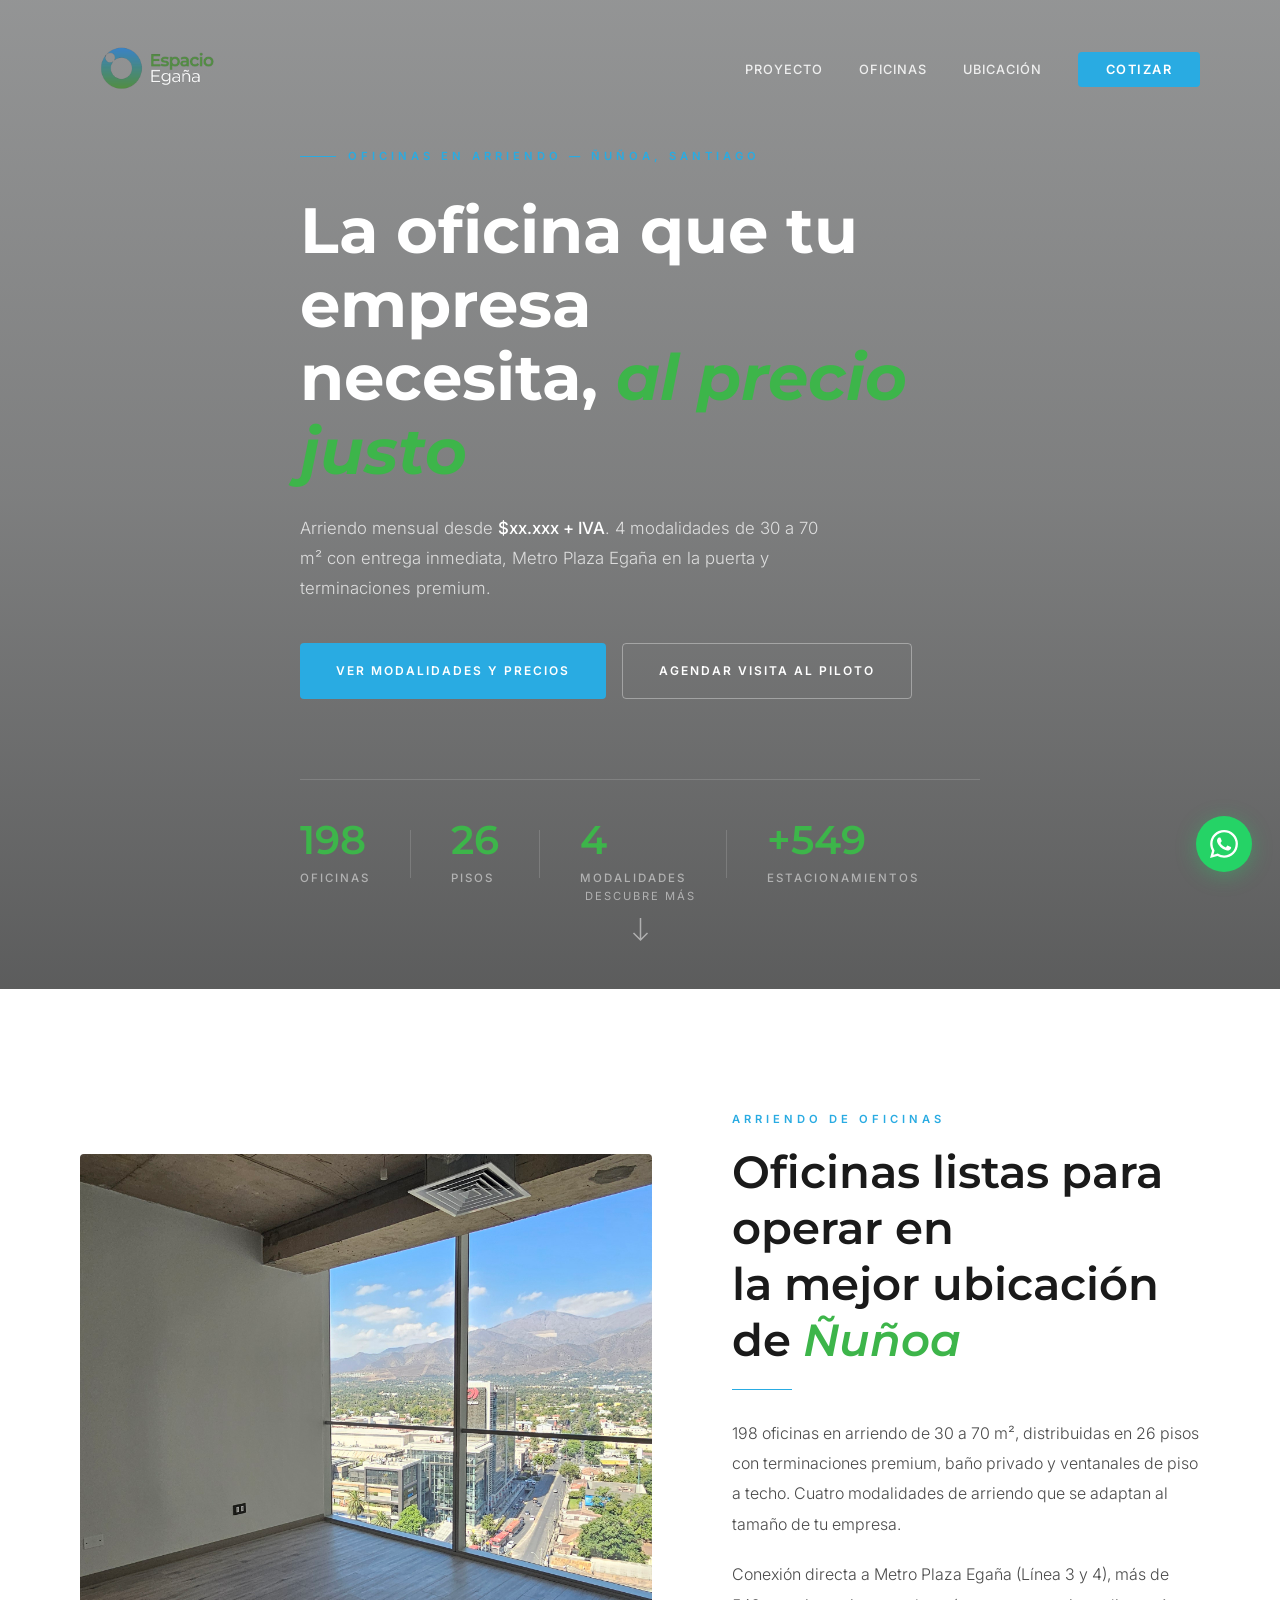
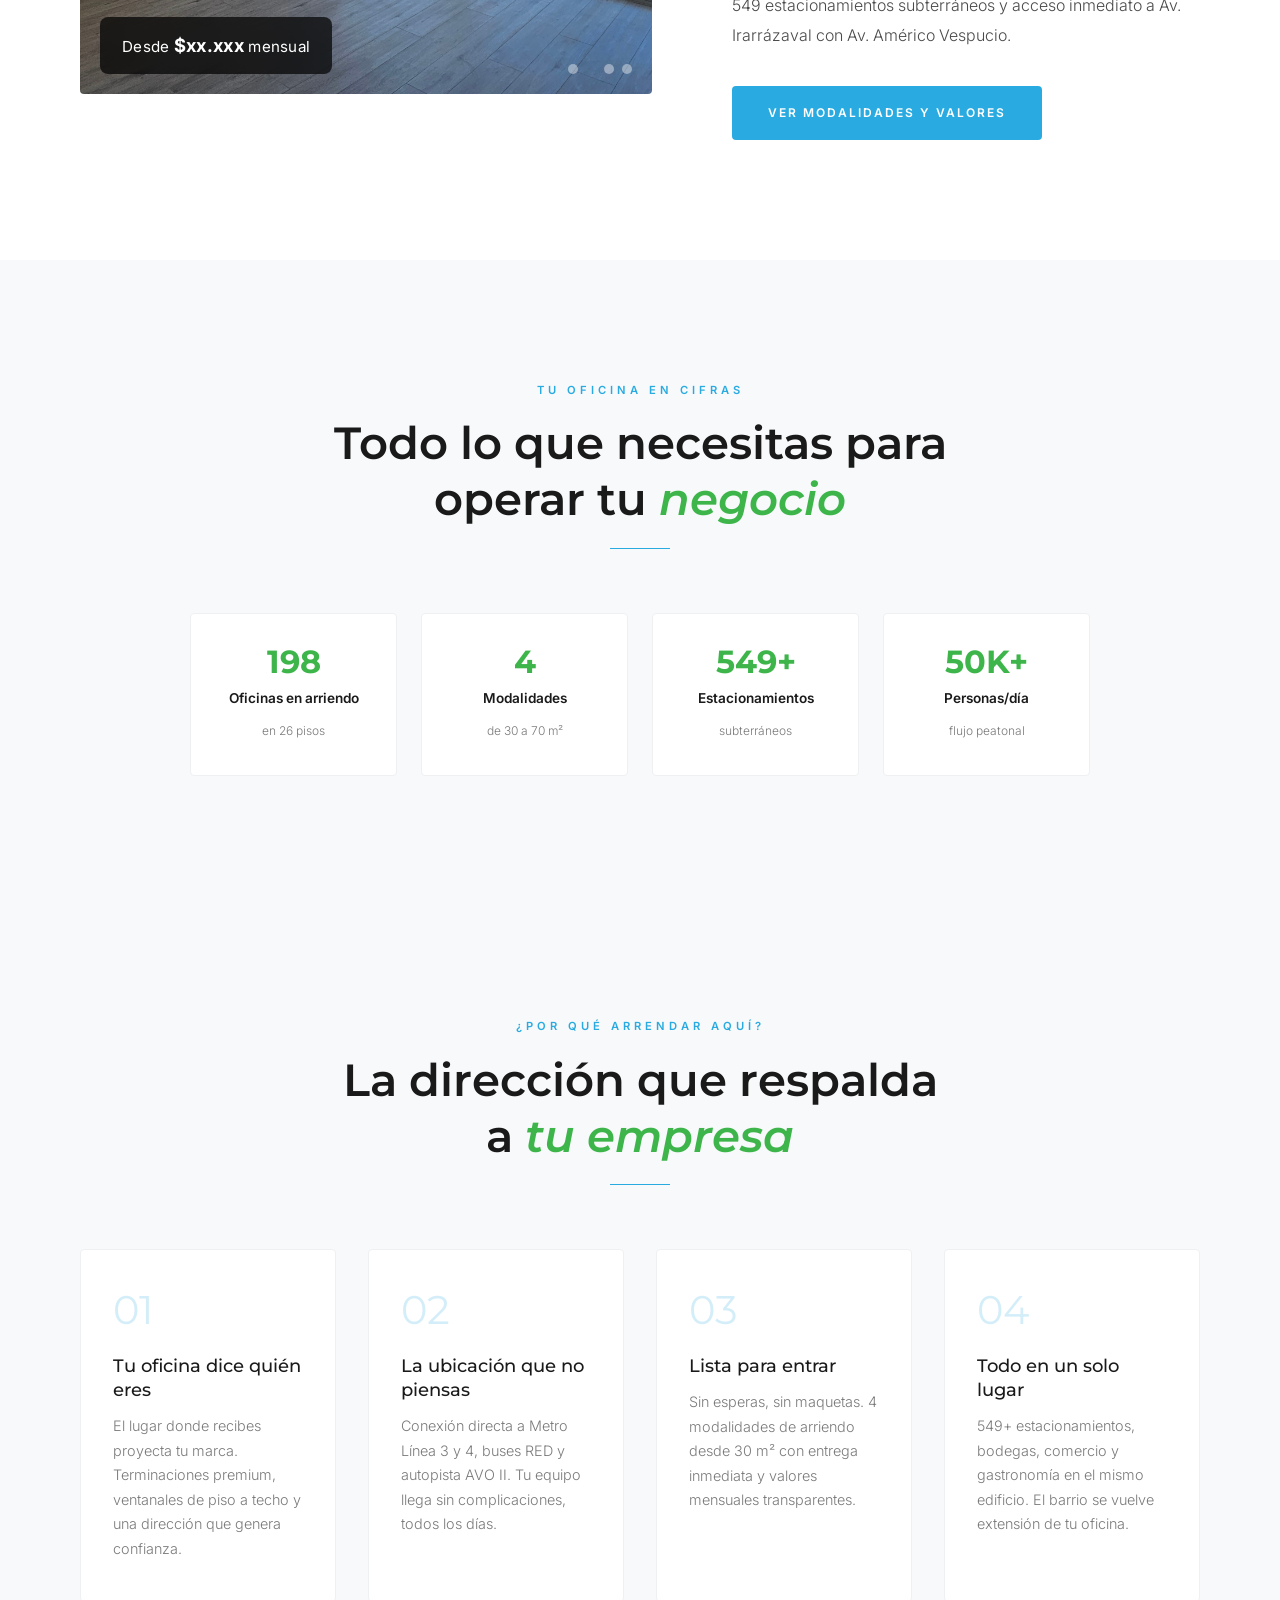
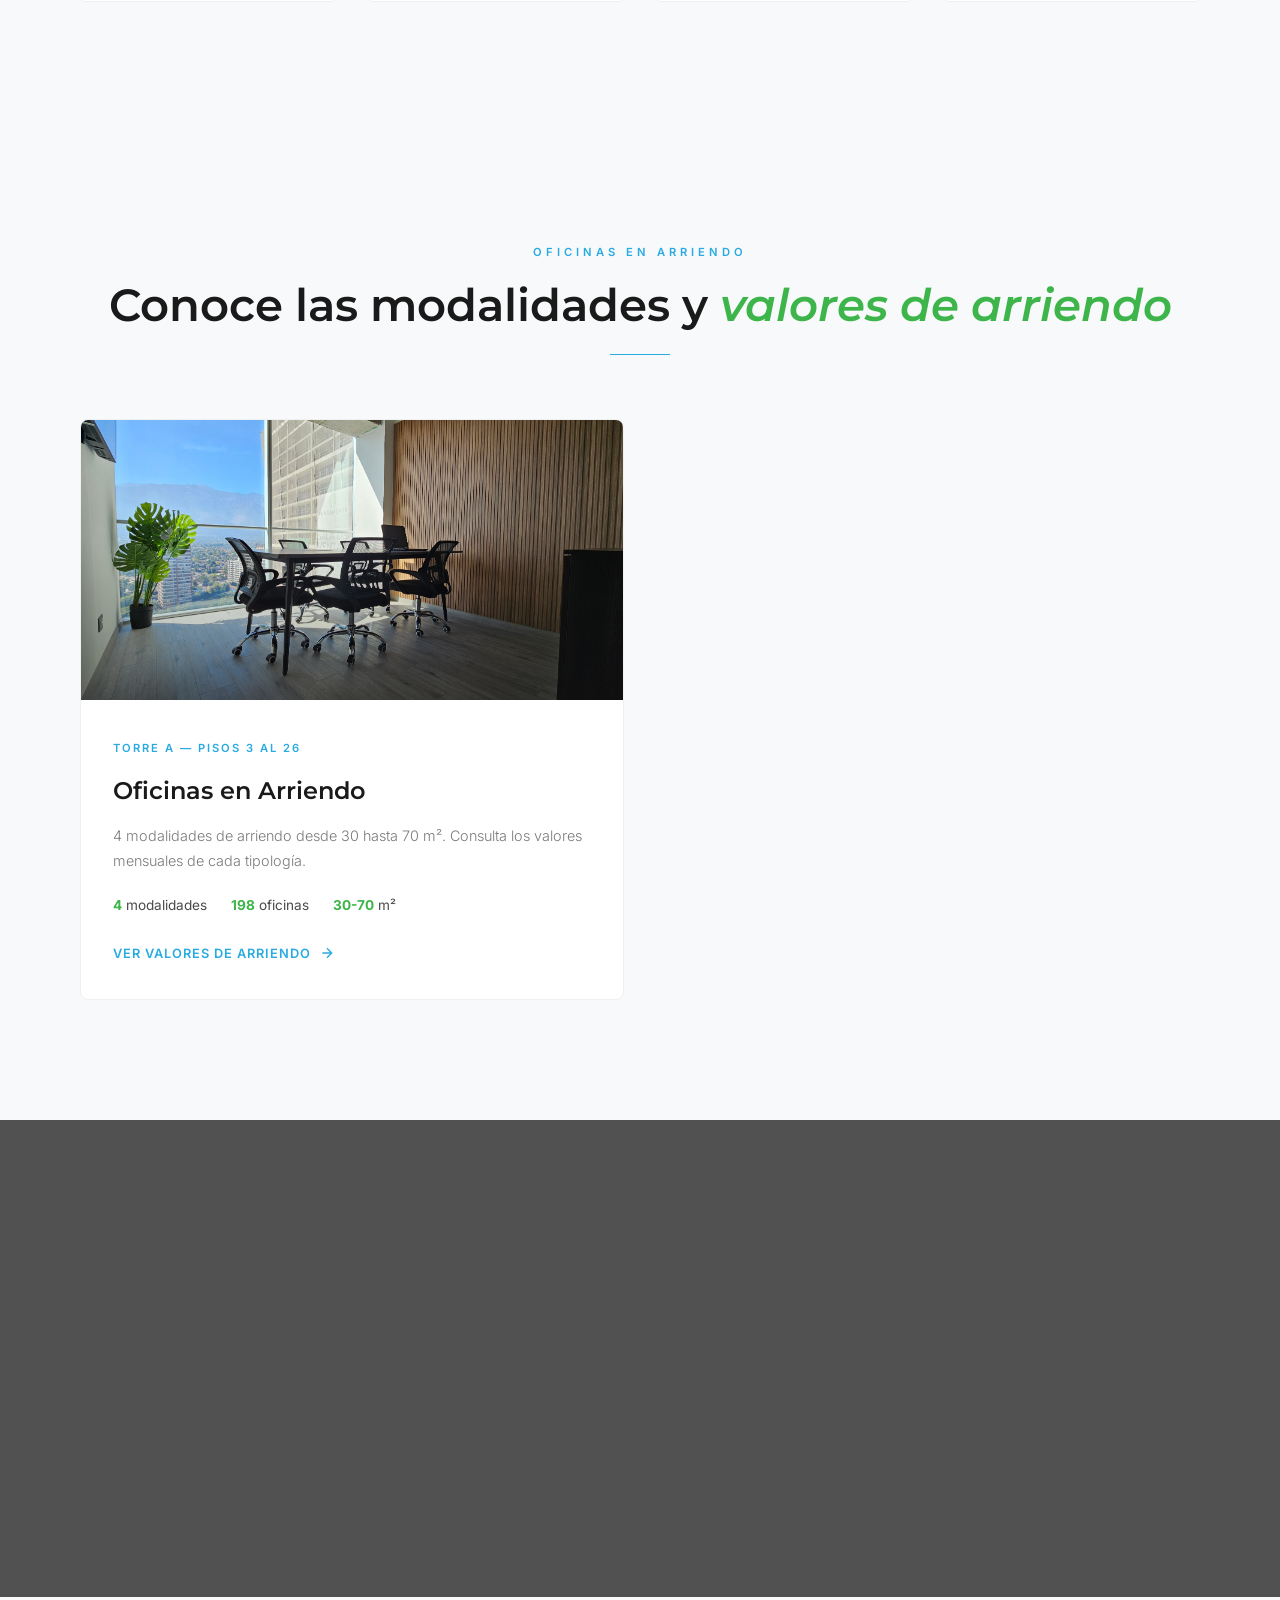
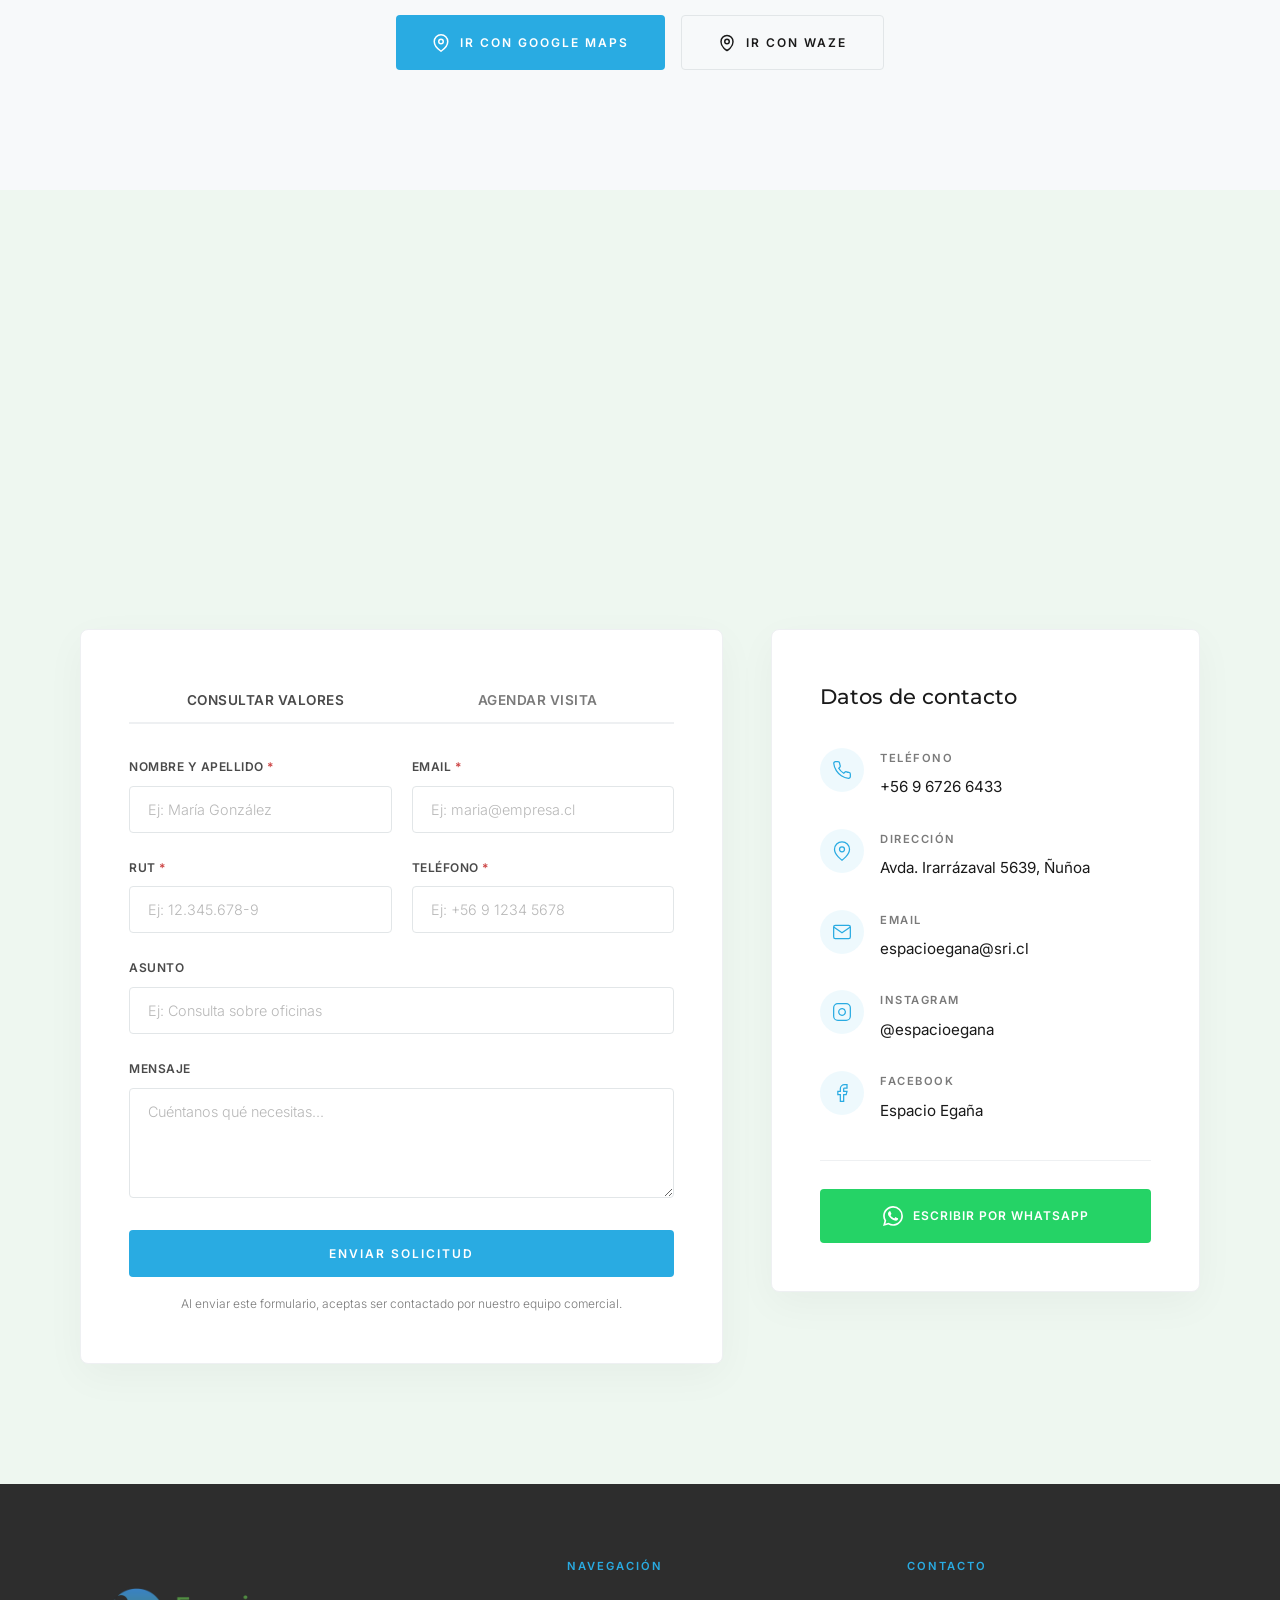
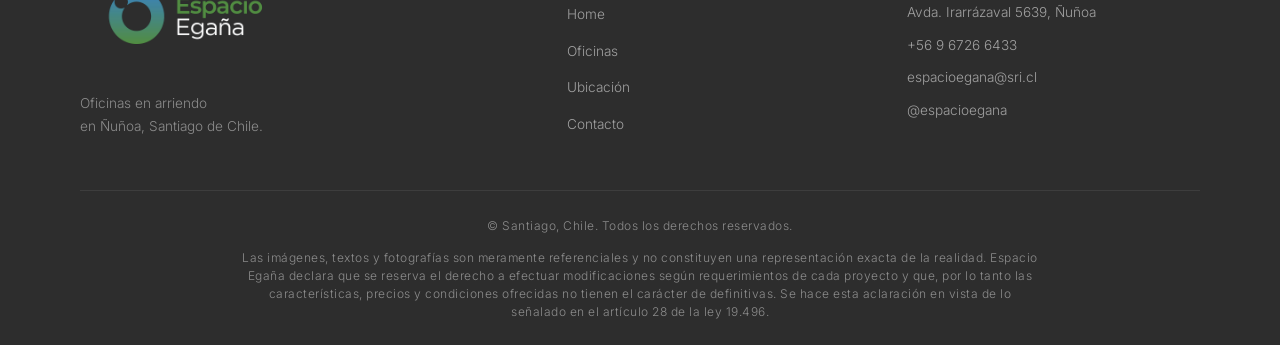
==== commit c6a3822a: "Add files via upload" ====
--- a/landing/index.html
+++ b/landing/index.html
@@ -16,7 +16,7 @@
   <link rel="preconnect" href="https://fonts.gstatic.com" crossorigin>
   <link href="https://fonts.googleapis.com/css2?family=Montserrat:ital,wght@0,300;0,400;0,500;0,600;0,700;0,800;1,400;1,500&family=Inter:wght@300;400;500;600;700&display=swap" rel="stylesheet">
 
-  <link rel="stylesheet" href="styles.css?v=5">
+  <link rel="stylesheet" href="styles.css?v=11">
 </head>
 <body>
 
@@ -92,8 +92,23 @@
     <div class="container">
       <div class="proyecto__grid">
         <div class="proyecto__image" data-animate="fade-right">
-          <div class="image-wrapper">
-            <img src="assets/img/Oficina-principal.jpg" alt="Vista interior de oficina amplia en Espacio Egaña" loading="lazy">
+          <div class="image-carousel">
+            <div class="carousel__slide active">
+              <img src="assets/img/proyecto-oficina.jpg" alt="Vista interior oficina Espacio Egaña" loading="lazy">
+            </div>
+            <div class="carousel__slide">
+              <img src="assets/img/planta-tipo-m.jpg" alt="Planta Tipología M — 30 a 40 m²" loading="lazy">
+            </div>
+            <div class="carousel__slide">
+              <img src="assets/img/planta-tipo-L.jpg" alt="Planta Tipología L — 42 a 45 m²" loading="lazy">
+            </div>
+            <div class="carousel__slide">
+              <img src="assets/img/planta-tipo-XL.jpg" alt="Planta Tipología XL — 62 a 70 m²" loading="lazy">
+            </div>
+            <div class="carousel__price-badge">
+              Desde <strong>$xx.xxx</strong> mensual
+            </div>
+            <div class="carousel__dots"></div>
           </div>
         </div>
         <div class="proyecto__text" data-animate="fade-left">
@@ -519,6 +534,6 @@
     <svg width="28" height="28" viewBox="0 0 24 24" fill="#fff"><path d="M17.472 14.382c-.297-.149-1.758-.867-2.03-.967-.273-.099-.471-.148-.67.15-.197.297-.767.966-.94 1.164-.173.199-.347.223-.644.075-.297-.15-1.255-.463-2.39-1.475-.883-.788-1.48-1.761-1.653-2.059-.173-.297-.018-.458.13-.606.134-.133.298-.347.446-.52.149-.174.198-.298.298-.497.099-.198.05-.371-.025-.52-.075-.149-.669-1.612-.916-2.207-.242-.579-.487-.5-.669-.51-.173-.008-.371-.01-.57-.01-.198 0-.52.074-.792.372-.272.297-1.04 1.016-1.04 2.479 0 1.462 1.065 2.875 1.213 3.074.149.198 2.096 3.2 5.077 4.487.709.306 1.262.489 1.694.625.712.227 1.36.195 1.871.118.571-.085 1.758-.719 2.006-1.413.248-.694.248-1.289.173-1.413-.074-.124-.272-.198-.57-.347m-5.421 7.403h-.004a9.87 9.87 0 01-5.031-1.378l-.361-.214-3.741.982.998-3.648-.235-.374a9.86 9.86 0 01-1.51-5.26c.001-5.45 4.436-9.884 9.888-9.884 2.64 0 5.122 1.03 6.988 2.898a9.825 9.825 0 012.893 6.994c-.003 5.45-4.437 9.884-9.885 9.884m8.413-18.297A11.815 11.815 0 0012.05 0C5.495 0 .16 5.335.157 11.892c0 2.096.547 4.142 1.588 5.945L.057 24l6.305-1.654a11.882 11.882 0 005.683 1.448h.005c6.554 0 11.89-5.335 11.893-11.893a11.821 11.821 0 00-3.48-8.413z"/></svg>
   </a>
 
-  <script src="script.js?v=4"></script>
+  <script src="script.js?v=11"></script>
 </body>
 </html>
--- a/landing/styles.css
+++ b/landing/styles.css
@@ -560,6 +560,79 @@
   height: 540px;
 }
 
+/* --- Image Carousel --- */
+.image-carousel {
+  position: relative;
+  overflow: hidden;
+  border-radius: var(--radius);
+  height: 540px;
+}
+
+.carousel__slide {
+  position: absolute;
+  inset: 0;
+  opacity: 0;
+  transition: opacity 1s ease-in-out;
+}
+
+.carousel__slide.active {
+  opacity: 1;
+  z-index: 1;
+}
+
+.carousel__slide img {
+  width: 100%;
+  height: 100%;
+  object-fit: cover;
+  display: block;
+}
+
+.carousel__price-badge {
+  position: absolute;
+  bottom: 20px;
+  left: 20px;
+  z-index: 5;
+  background: rgba(0, 0, 0, 0.7);
+  backdrop-filter: blur(8px);
+  -webkit-backdrop-filter: blur(8px);
+  color: #fff;
+  padding: 12px 22px;
+  border-radius: 8px;
+  font-size: 0.95rem;
+  letter-spacing: 0.02em;
+  border-left: 3px solid var(--color-primary);
+}
+
+.carousel__price-badge strong {
+  color: var(--color-primary);
+  font-size: 1.15rem;
+}
+
+.carousel__dots {
+  position: absolute;
+  bottom: 20px;
+  right: 20px;
+  z-index: 5;
+  display: flex;
+  gap: 8px;
+}
+
+.carousel__dot {
+  width: 10px;
+  height: 10px;
+  border-radius: 50%;
+  background: rgba(255, 255, 255, 0.4);
+  border: none;
+  cursor: pointer;
+  transition: all 0.3s ease;
+  padding: 0;
+}
+
+.carousel__dot.active {
+  background: var(--color-primary);
+  transform: scale(1.2);
+}
+
 .proyecto__text p {
   color: var(--color-text);
   margin-bottom: 20px;
@@ -1539,10 +1612,11 @@
    CIFRAS
    ============================================ */
 .cifras__grid {
-  display: flex;
-  flex-wrap: wrap;
-  justify-content: center;
+  display: grid;
+  grid-template-columns: repeat(4, 1fr);
   gap: 24px;
+  max-width: 900px;
+  margin: 0 auto;
 }
 
 .cifra-card {
@@ -1552,9 +1626,6 @@
   border: 1px solid var(--color-border-light);
   border-radius: var(--radius);
   transition: all var(--transition);
-  flex: 0 1 200px;
-  max-width: 220px;
-  min-width: 160px;
 }
 
 .cifra-card:hover {
@@ -2063,9 +2134,8 @@
    RESPONSIVE — Sub-pages
    ============================================ */
 @media (max-width: 1024px) {
-  .cifras__grid .cifra-card {
-    flex: 0 1 calc((100% - 48px) / 3);
-    max-width: none;
+  .cifras__grid {
+    grid-template-columns: repeat(2, 1fr);
   }
 
   .espacios__grid,
@@ -2085,9 +2155,8 @@
 }
 
 @media (max-width: 768px) {
-  .cifras__grid .cifra-card {
-    flex: 0 1 calc((100% - 24px) / 2);
-    max-width: none;
+  .cifras__grid {
+    grid-template-columns: repeat(2, 1fr);
   }
 
   .plantas__grid {
